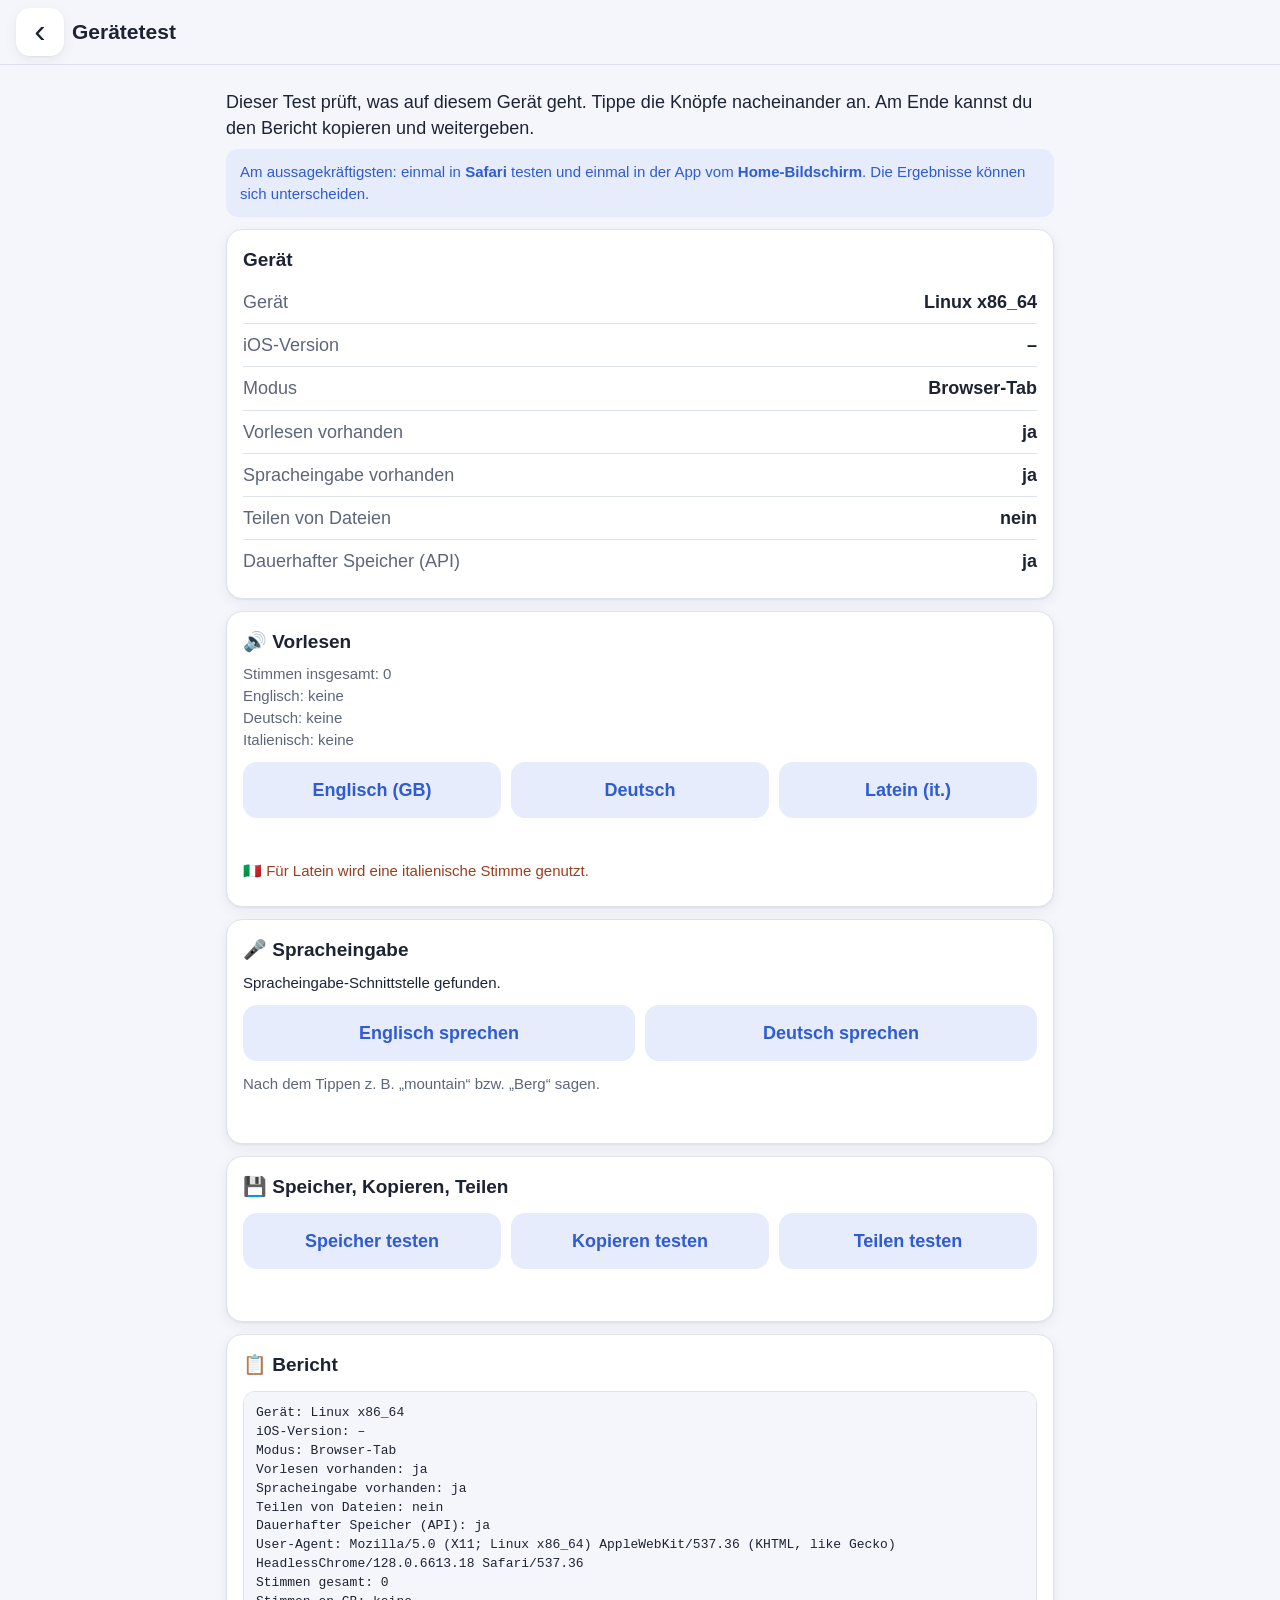
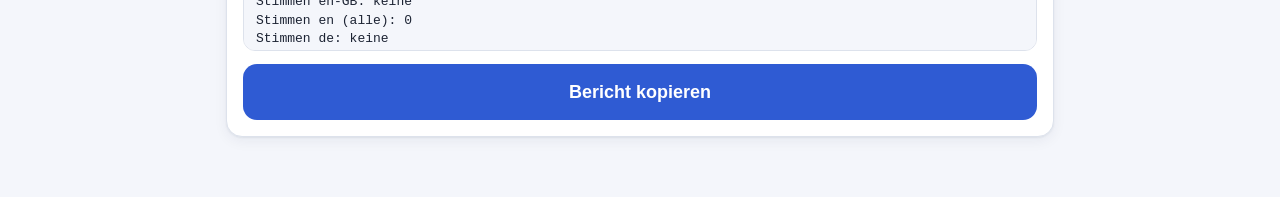
==== diagnose.html @ c997cc0a "Stufe 1: Import, Bibliothek, Profile, Backup, Gerätetest - PWA-Grundgerüst mit Service Worker und Ic" ====
<!doctype html>
<html lang="de">
<head>
  <meta charset="utf-8">
  <meta name="viewport" content="width=device-width, initial-scale=1, viewport-fit=cover">
  <title>Gerätetest</title>
  <meta name="theme-color" content="#2f5bd3">
  <link rel="apple-touch-icon" href="icons/apple-touch-icon.png">
  <link rel="stylesheet" href="css/app.css">
  <style>
    .row { display: flex; justify-content: space-between; gap: 10px; padding: 8px 0; border-bottom: 1px solid var(--line); }
    .row:last-child { border-bottom: 0; }
    .row .k { color: var(--muted); }
    .row .v { font-weight: 600; text-align: right; }
    .ergebnis { min-height: 24px; margin-top: 6px; }
  </style>
</head>
<body>
  <header class="topbar">
    <a class="topbar-back" href="./#/einstellungen" aria-label="Zurück" style="display:flex;align-items:center;justify-content:center;text-decoration:none;color:inherit">‹</a>
    <h1 class="topbar-title">Gerätetest</h1>
  </header>
  <main>
    <p>Dieser Test prüft, was auf diesem Gerät geht. Tippe die Knöpfe nacheinander an. Am Ende kannst du den Bericht kopieren und weitergeben.</p>
    <p class="msg info small">Am aussagekräftigsten: einmal in <strong>Safari</strong> testen und einmal in der App vom <strong>Home-Bildschirm</strong>. Die Ergebnisse können sich unterscheiden.</p>

    <div class="card"><h3 style="margin-top:0">Gerät</h3><div id="geraet"></div></div>

    <div class="card">
      <h3 style="margin-top:0">🔊 Vorlesen</h3>
      <div id="stimmen" class="small muted">Stimmen werden geladen …</div>
      <div class="btn-row">
        <button class="btn soft" data-tts="en-GB" data-text="Welcome to Snowdonia. The path to the top is steep.">Englisch (GB)</button>
        <button class="btn soft" data-tts="de-DE" data-text="Das ist ein Test der deutschen Stimme.">Deutsch</button>
        <button class="btn soft" data-tts="it-IT" data-text="Salvete, amici! Puella villam videt.">Latein (it.)</button>
      </div>
      <div class="ergebnis small" id="tts-erg"></div>
      <p class="hinweis-latein">🇮🇹 Für Latein wird eine italienische Stimme genutzt.</p>
    </div>

    <div class="card">
      <h3 style="margin-top:0">🎤 Spracheingabe</h3>
      <div id="stt-da" class="small"></div>
      <div class="btn-row">
        <button class="btn soft" data-stt="en-GB">Englisch sprechen</button>
        <button class="btn soft" data-stt="de-DE">Deutsch sprechen</button>
      </div>
      <p class="small muted">Nach dem Tippen z. B. „mountain“ bzw. „Berg“ sagen.</p>
      <div class="ergebnis small" id="stt-erg"></div>
    </div>

    <div class="card">
      <h3 style="margin-top:0">💾 Speicher, Kopieren, Teilen</h3>
      <div class="btn-row">
        <button class="btn soft" id="t-speicher">Speicher testen</button>
        <button class="btn soft" id="t-copy">Kopieren testen</button>
        <button class="btn soft" id="t-share">Teilen testen</button>
      </div>
      <div class="ergebnis small" id="misc-erg"></div>
    </div>

    <div class="card">
      <h3 style="margin-top:0">📋 Bericht</h3>
      <pre id="bericht" class="prompt-box" style="max-height:260px"></pre>
      <button class="btn block" id="t-bericht">Bericht kopieren</button>
    </div>
  </main>
  <div id="toast" role="status" aria-live="polite"></div>

  <script type="module">
    import { stimmen, sprich, hoere, sttKlasse, ttsVerfuegbar } from './js/speech.js';
    import { copyText, toast, isStandalone, isIOS, esc } from './js/util.js';

    const B = {};   // Bericht
    const setze = (k, v) => { B[k] = v; document.getElementById('bericht').textContent = Object.entries(B).map(([a, b]) => `${a}: ${b}`).join('\n'); };
    const row = (k, v) => `<div class="row"><span class="k">${esc(k)}</span><span class="v">${esc(v)}</span></div>`;

    const ua = navigator.userAgent;
    const iosVer = (/OS (\d+)_(\d+)/.exec(ua) || []).slice(1).join('.');
    const g = {
      'Gerät': isIOS() ? (/iPad/.test(ua) || navigator.maxTouchPoints > 1 && /Mac/.test(ua) ? 'iPad' : 'iPhone') : (navigator.platform || '?'),
      'iOS-Version': iosVer || (/Version\/([\d.]+)/.exec(ua)?.[1] ? 'Safari ' + /Version\/([\d.]+)/.exec(ua)[1] : '–'),
      'Modus': isStandalone() ? 'Home-Bildschirm-App' : 'Browser-Tab',
      'Vorlesen vorhanden': ttsVerfuegbar() ? 'ja' : 'nein',
      'Spracheingabe vorhanden': sttKlasse() ? 'ja' : 'nein',
      'Teilen von Dateien': navigator.canShare ? 'ja' : 'nein',
      'Dauerhafter Speicher (API)': navigator.storage?.persist ? 'ja' : 'nein'
    };
    document.getElementById('geraet').innerHTML = Object.entries(g).map(([k, v]) => row(k, v)).join('');
    Object.entries(g).forEach(([k, v]) => setze(k, v));
    setze('User-Agent', ua);
    document.getElementById('stt-da').textContent = sttKlasse() ? 'Spracheingabe-Schnittstelle gefunden.' : '❌ Diese Umgebung hat keine Spracheingabe-Schnittstelle. In der App wird dann getippt.';

    stimmen().then((v) => {
      const zaehl = (p) => v.filter((x) => x.lang.toLowerCase().startsWith(p));
      const liste = (p) => zaehl(p).map((x) => `${x.name} (${x.lang})`).join(', ') || 'keine';
      document.getElementById('stimmen').innerHTML =
        `Stimmen insgesamt: ${v.length}<br>Englisch: ${esc(liste('en-gb'))}<br>Deutsch: ${esc(liste('de'))}<br>Italienisch: ${esc(liste('it'))}`;
      setze('Stimmen gesamt', v.length);
      setze('Stimmen en-GB', liste('en-gb'));
      setze('Stimmen en (alle)', zaehl('en').length);
      setze('Stimmen de', liste('de'));
      setze('Stimmen it', liste('it'));
    });

    document.querySelectorAll('[data-tts]').forEach((b) => b.onclick = async () => {
      const erg = document.getElementById('tts-erg');
      erg.textContent = '… spricht';
      const t0 = performance.now();
      const r = await sprich(b.dataset.text, b.dataset.tts);
      const ms = Math.round(performance.now() - t0);
      const txt = r.ok ? `✓ ${b.dataset.tts}: Stimme „${r.stimme}“${r.timeout ? ' (Ende nicht gemeldet)' : ''}, ${ms} ms` : `❌ ${b.dataset.tts}: ${r.grund}`;
      erg.textContent = txt + ' – Hast du etwas gehört? Wenn nicht: Lautstärke/Stummschalter prüfen.';
      setze('TTS ' + b.dataset.tts, txt);
    });

    document.querySelectorAll('[data-stt]').forEach((b) => b.onclick = async () => {
      const erg = document.getElementById('stt-erg');
      erg.textContent = '🎤 Hört zu … jetzt sprechen';
      const r = await hoere(b.dataset.stt);
      const txt = r.ok ? `✓ ${b.dataset.stt}: „${r.text}“${r.alternativen.length > 1 ? ' (Alternativen: ' + r.alternativen.slice(1).join(', ') + ')' : ''}` : `❌ ${b.dataset.stt}: ${r.grund}`;
      erg.textContent = txt;
      setze('STT ' + b.dataset.stt, txt);
    });

    document.getElementById('t-speicher').onclick = async () => {
      const out = [];
      try {
        await new Promise((res, rej) => {
          const rq = indexedDB.open('vs-diagnose', 1);
          rq.onupgradeneeded = () => rq.result.createObjectStore('t');
          rq.onsuccess = () => { const tx = rq.result.transaction('t', 'readwrite'); tx.objectStore('t').put(Date.now(), 'x'); tx.oncomplete = res; tx.onerror = () => rej(tx.error); };
          rq.onerror = () => rej(rq.error);
        });
        out.push('IndexedDB ✓');
      } catch (e) { out.push('IndexedDB ❌ ' + e.message); }
      try {
        if (navigator.storage?.estimate) { const e = await navigator.storage.estimate(); out.push(`Belegt ${(e.usage / 1048576).toFixed(1)} MB von ca. ${(e.quota / 1048576).toFixed(0)} MB`); }
        if (navigator.storage?.persist) out.push('Dauerhaft: ' + ((await navigator.storage.persist()) ? 'ja ✓' : 'abgelehnt'));
      } catch (e) { out.push('Speicher-API ❌ ' + e.message); }
      document.getElementById('misc-erg').textContent = out.join(' · ');
      setze('Speicher', out.join(' · '));
    };
    document.getElementById('t-copy').onclick = async () => {
      const ok = await copyText('Vokabel-Studio Kopiertest');
      document.getElementById('misc-erg').textContent = ok ? 'Kopieren ✓' : 'Kopieren ❌';
      setze('Kopieren', ok ? 'ok' : 'fehlgeschlagen');
    };
    document.getElementById('t-share').onclick = async () => {
      const file = new File(['Testdatei'], 'test.txt', { type: 'text/plain' });
      let r;
      if (!navigator.canShare || !navigator.canShare({ files: [file] })) r = 'Dateien teilen nicht möglich';
      else { try { await navigator.share({ files: [file] }); r = 'Teilen ✓'; } catch (e) { r = e.name === 'AbortError' ? 'Teilen-Menü erschien ✓ (abgebrochen)' : 'Teilen ❌ ' + e.message; } }
      document.getElementById('misc-erg').textContent = r;
      setze('Teilen', r);
    };
    document.getElementById('t-bericht').onclick = async () => {
      toast((await copyText(document.getElementById('bericht').textContent)) ? 'Bericht kopiert.' : 'Kopieren fehlgeschlagen – bitte markieren.');
    };
  </script>
</body>
</html>
---- css/app.css ----
:root {
  --bg: #f4f6fb;
  --card: #ffffff;
  --text: #1c2333;
  --muted: #5d6679;
  --line: #dde2ec;
  --primary: #2f5bd3;
  --primary-ink: #ffffff;
  --primary-soft: #e6ecfb;
  --ok: #1f8a4c;
  --ok-soft: #e3f4ea;
  --warn: #a86400;
  --warn-soft: #fdf1dc;
  --err: #c2312b;
  --err-soft: #fbe5e4;
  --en: #2f5bd3;
  --la: #9b3d1f;
  --radius: 16px;
  --tap: 56px;
  --shadow: 0 1px 2px rgba(20, 30, 60, .06), 0 4px 14px rgba(20, 30, 60, .06);
  color-scheme: light;
}
@media (prefers-color-scheme: dark) {
  :root {
    --bg: #12151d; --card: #1c212c; --text: #eef1f7; --muted: #a2abbd; --line: #2e3544;
    --primary: #6d8ff0; --primary-ink: #0d1220; --primary-soft: #232d48;
    --ok: #4cc283; --ok-soft: #173326; --warn: #f0b04a; --warn-soft: #3a2c12;
    --err: #f07a73; --err-soft: #3d1c1b; --en: #8ba6f5; --la: #e59a7c;
    --shadow: none;
    color-scheme: dark;
  }
}

* { box-sizing: border-box; }
html { -webkit-text-size-adjust: 100%; }
body {
  margin: 0; background: var(--bg); color: var(--text);
  font: 18px/1.45 -apple-system, BlinkMacSystemFont, "SF Pro Text", "Segoe UI", Roboto, sans-serif;
  padding-bottom: env(safe-area-inset-bottom);
}
button, input, select, textarea { font: inherit; color: inherit; }

.topbar {
  position: sticky; top: 0; z-index: 10;
  display: flex; align-items: center; gap: 8px;
  padding: calc(8px + env(safe-area-inset-top)) max(16px, env(safe-area-inset-right)) 8px max(16px, env(safe-area-inset-left));
  background: var(--bg); border-bottom: 1px solid var(--line);
}
.topbar-title { flex: 1; margin: 0; font-size: 21px; font-weight: 700; white-space: nowrap; overflow: hidden; text-overflow: ellipsis; }
.topbar-back, .topbar-profile {
  min-width: 48px; height: 48px; border: 0; border-radius: 14px; background: var(--card);
  box-shadow: var(--shadow); font-size: 26px; cursor: pointer;
}
.topbar-back { font-size: 34px; line-height: 1; padding-bottom: 4px; }

main { max-width: 860px; margin: 0 auto; padding: 16px max(16px, env(safe-area-inset-left)) 48px; outline: none; }

h2 { font-size: 22px; margin: 24px 0 10px; }
h3 { font-size: 19px; margin: 18px 0 8px; }
p { margin: 8px 0; }
.muted { color: var(--muted); }
.small { font-size: 15px; }

.card {
  background: var(--card); border-radius: var(--radius); box-shadow: var(--shadow);
  padding: 16px; margin: 12px 0; border: 1px solid var(--line);
}
.grid { display: grid; gap: 12px; grid-template-columns: repeat(auto-fill, minmax(150px, 1fr)); }

.btn {
  display: inline-flex; align-items: center; justify-content: center; gap: 10px;
  min-height: var(--tap); padding: 10px 20px; border-radius: 14px;
  border: 2px solid transparent; background: var(--primary); color: var(--primary-ink);
  font-weight: 650; font-size: 18px; cursor: pointer; text-decoration: none; text-align: center;
  -webkit-tap-highlight-color: transparent; touch-action: manipulation;
}
.btn:active { transform: scale(.98); }
.btn[disabled] { opacity: .45; pointer-events: none; }
.btn.secondary { background: var(--card); color: var(--text); border-color: var(--line); }
.btn.soft { background: var(--primary-soft); color: var(--primary); }
.btn.danger { background: var(--err-soft); color: var(--err); }
.btn.block { display: flex; width: 100%; }
.btn-row { display: flex; flex-wrap: wrap; gap: 10px; margin: 12px 0; }
.btn-row .btn { flex: 1 1 180px; }

.tile {
  display: flex; flex-direction: column; justify-content: center; gap: 4px;
  min-height: 110px; padding: 16px; border-radius: var(--radius); border: 1px solid var(--line);
  background: var(--card); box-shadow: var(--shadow); color: var(--text); text-decoration: none; cursor: pointer;
  text-align: left; width: 100%;
}
.tile .tile-icon { font-size: 34px; line-height: 1; }
.tile .tile-title { font-weight: 700; font-size: 19px; }
.tile .tile-sub { color: var(--muted); font-size: 15px; }
.tile.soon { opacity: .55; }

.list { list-style: none; margin: 0; padding: 0; }
.list-item {
  display: flex; align-items: center; gap: 12px; min-height: var(--tap);
  padding: 12px 14px; border-bottom: 1px solid var(--line); text-decoration: none; color: var(--text);
}
.list-item:last-child { border-bottom: 0; }
.list-item .grow { flex: 1; min-width: 0; }
.list-item .chev { color: var(--muted); font-size: 24px; }
a.list-item:active { background: var(--primary-soft); }

.vok-wort { font-weight: 650; }
.vok-ipa { color: var(--muted); font-size: 15px; }
.vok-de { color: var(--muted); font-size: 16px; }

.badge {
  display: inline-block; padding: 2px 10px; border-radius: 999px; font-size: 14px; font-weight: 600;
  background: var(--primary-soft); color: var(--primary); white-space: nowrap;
}
.badge.en { background: var(--primary-soft); color: var(--en); }
.badge.la { background: color-mix(in srgb, var(--la) 15%, transparent); color: var(--la); }
.badge.warn { background: var(--warn-soft); color: var(--warn); }
.badge.err { background: var(--err-soft); color: var(--err); }
.badge.ok { background: var(--ok-soft); color: var(--ok); }

label { display: block; font-weight: 600; margin: 14px 0 6px; }
input[type=text], input[type=number], input[type=date], select, textarea {
  width: 100%; min-height: var(--tap); padding: 12px 14px; border-radius: 12px;
  border: 2px solid var(--line); background: var(--card); font-size: 18px;
}
textarea { min-height: 180px; font-family: ui-monospace, Menlo, Consolas, monospace; font-size: 15px; line-height: 1.4; }
input:focus, select:focus, textarea:focus { border-color: var(--primary); outline: none; }
.field-row { display: grid; gap: 10px; grid-template-columns: 1fr 1fr; }
@media (max-width: 520px) { .field-row { grid-template-columns: 1fr; } }

.steps { display: flex; gap: 6px; margin: 4px 0 16px; }
.steps span { flex: 1; height: 6px; border-radius: 3px; background: var(--line); }
.steps span.on { background: var(--primary); }

.prompt-box {
  white-space: pre-wrap; font-family: ui-monospace, Menlo, Consolas, monospace; font-size: 13px;
  max-height: 220px; overflow: auto; background: var(--bg); border-radius: 12px; padding: 12px; border: 1px solid var(--line);
}

.msg { border-radius: 12px; padding: 12px 14px; margin: 8px 0; }
.msg.err { background: var(--err-soft); color: var(--err); }
.msg.warn { background: var(--warn-soft); color: var(--warn); }
.msg.ok { background: var(--ok-soft); color: var(--ok); }
.msg.info { background: var(--primary-soft); color: var(--primary); }
.msg ul { margin: 6px 0 0; padding-left: 20px; }
.msg li { margin: 4px 0; }

.check-card { border-left: 6px solid var(--line); }
.check-card.unsicher { border-left-color: var(--warn); }
.check-card.fehlt { border-left-color: var(--err); }
.check-card.doppelt { border-left-color: var(--muted); opacity: .8; }
.check-head { display: flex; align-items: center; gap: 10px; flex-wrap: wrap; }
.check-head .grow { flex: 1; }
.switch { display: inline-flex; align-items: center; gap: 8px; font-weight: 600; margin: 0; cursor: pointer; }
.switch input { width: 26px; height: 26px; }

/* Lernkarte */
.flash { text-align: center; padding: 28px 16px; }
.flash .wort { font-size: 34px; font-weight: 750; margin: 6px 0; word-break: break-word; }
.flash .ipa { color: var(--muted); font-size: 19px; }
.flash .de { font-size: 24px; margin-top: 10px; }
.info-block { margin: 14px 0; }
.info-block h4 { margin: 0 0 6px; font-size: 15px; text-transform: uppercase; letter-spacing: .04em; color: var(--muted); }
.info-block ul { margin: 0; padding-left: 20px; }
.beispiel { margin: 8px 0; }
.beispiel .fr { font-weight: 600; }
.speak {
  min-width: 56px; height: 56px; border-radius: 50%; border: 0; font-size: 26px;
  background: var(--primary-soft); color: var(--primary); cursor: pointer;
}
.speak.small { min-width: 44px; height: 44px; font-size: 20px; }
.hinweis-latein { font-size: 15px; color: var(--la); margin-top: 6px; }

.profile-grid { display: grid; gap: 14px; grid-template-columns: repeat(auto-fill, minmax(150px, 1fr)); }
.profile-tile { min-height: 150px; align-items: center; text-align: center; }
.profile-tile .tile-icon { font-size: 54px; }
.emoji-pick { display: flex; flex-wrap: wrap; gap: 8px; }
.emoji-pick button {
  width: 56px; height: 56px; font-size: 30px; border-radius: 14px; border: 2px solid var(--line);
  background: var(--card); cursor: pointer;
}
.emoji-pick button.on { border-color: var(--primary); background: var(--primary-soft); }

#toast {
  position: fixed; left: 50%; bottom: calc(24px + env(safe-area-inset-bottom)); transform: translateX(-50%) translateY(140%);
  background: var(--text); color: var(--bg); padding: 14px 20px; border-radius: 14px; font-weight: 600;
  transition: transform .25s, opacity .25s; max-width: calc(100% - 32px); z-index: 50; pointer-events: none;
  opacity: 0;
}
#toast.show { transform: translateX(-50%) translateY(0); opacity: 1; }

details > summary { cursor: pointer; font-weight: 600; min-height: 44px; display: flex; align-items: center; }
.empty { text-align: center; padding: 30px 10px; color: var(--muted); }
.empty .big { font-size: 48px; }
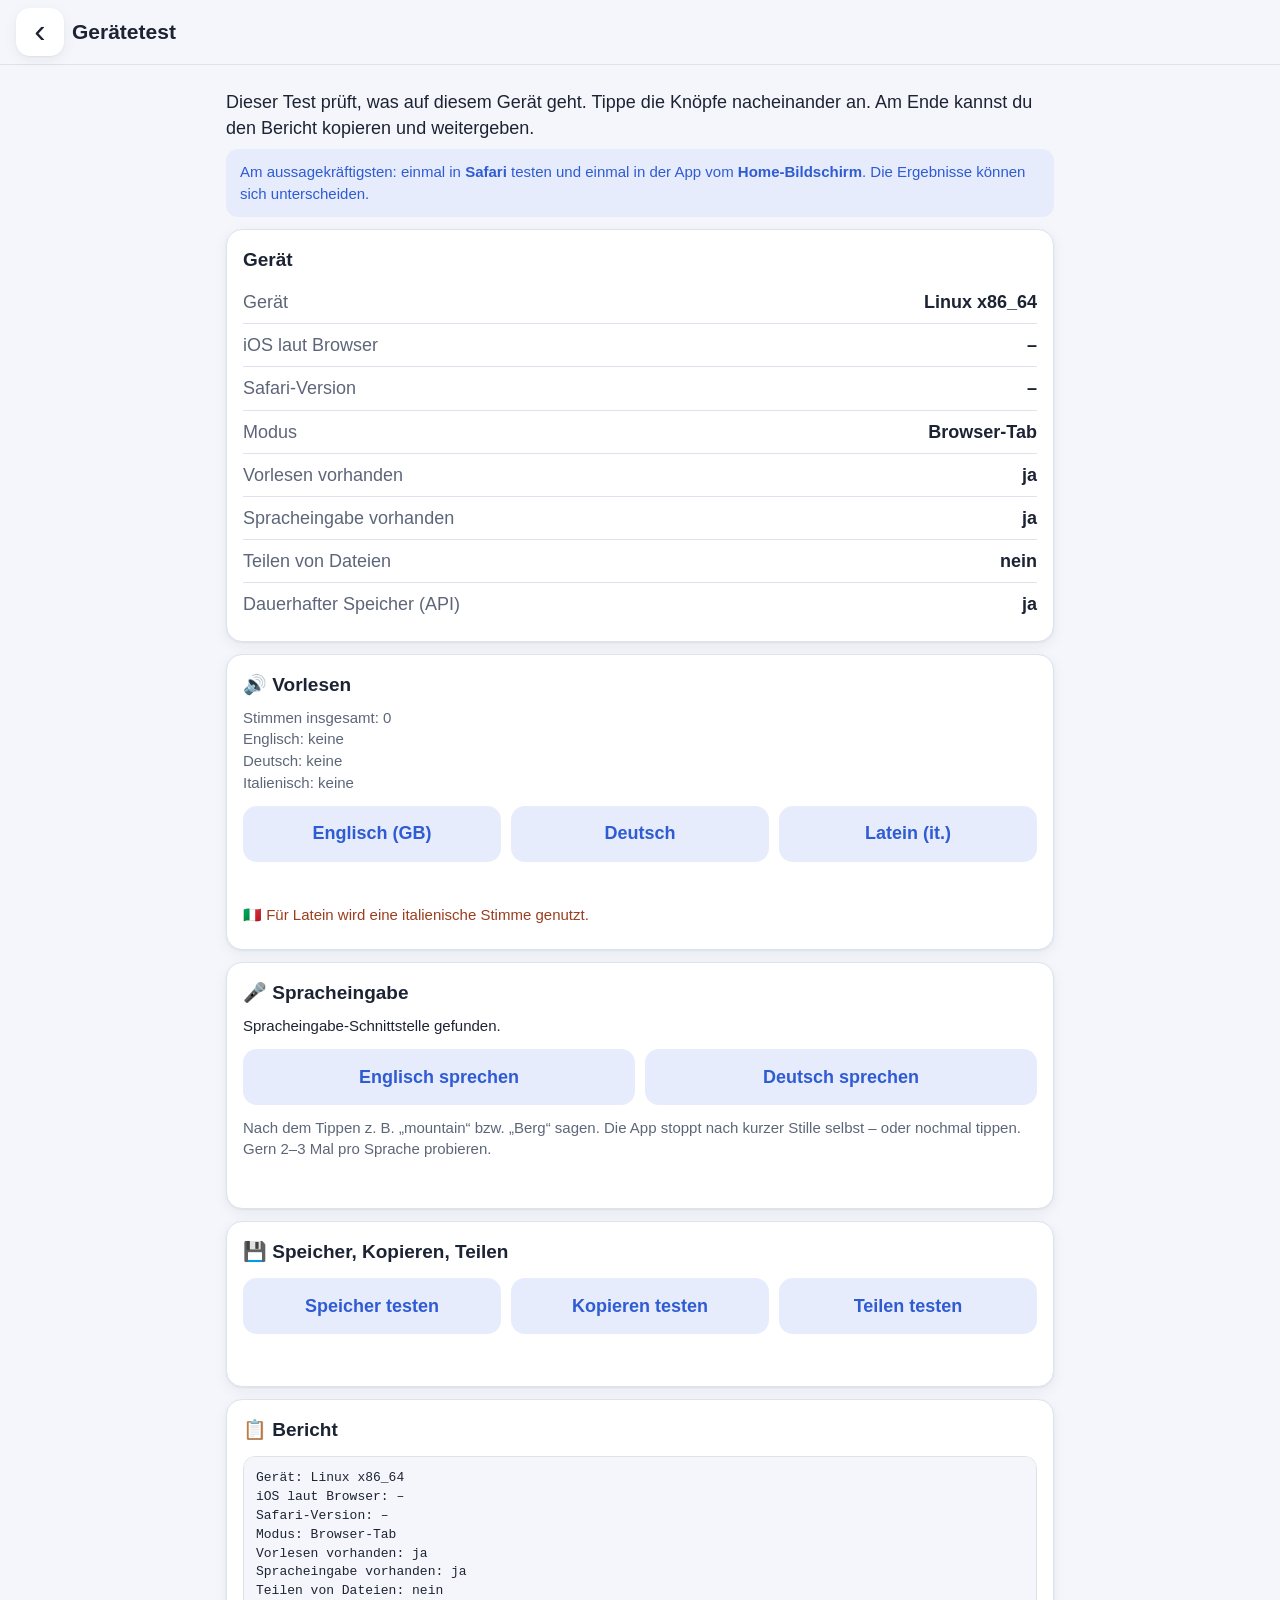
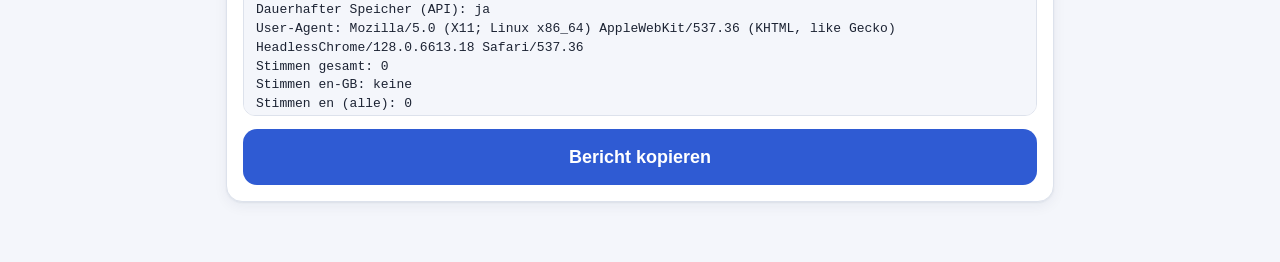
==== commit add226e5: "Spracheingabe auf iOS robuster machen - Zeitlimit startet erst nach Mikrofon-Erlaubnis (onstart) - Z" ====
--- a/diagnose.html
+++ b/diagnose.html
@@ -45,7 +45,7 @@
         <button class="btn soft" data-stt="en-GB">Englisch sprechen</button>
         <button class="btn soft" data-stt="de-DE">Deutsch sprechen</button>
       </div>
-      <p class="small muted">Nach dem Tippen z. B. „mountain“ bzw. „Berg“ sagen.</p>
+      <p class="small muted">Nach dem Tippen z. B. „mountain“ bzw. „Berg“ sagen. Die App stoppt nach kurzer Stille selbst – oder nochmal tippen. Gern 2–3 Mal pro Sprache probieren.</p>
       <div class="ergebnis small" id="stt-erg"></div>
     </div>
 
@@ -77,9 +77,13 @@
 
     const ua = navigator.userAgent;
     const iosVer = (/OS (\d+)_(\d+)/.exec(ua) || []).slice(1).join('.');
+    const safariVer = /Version\/([\d.]+)/.exec(ua)?.[1];
+    const kurzeSeite = Math.min(screen.width, screen.height);
     const g = {
-      'Gerät': isIOS() ? (/iPad/.test(ua) || navigator.maxTouchPoints > 1 && /Mac/.test(ua) ? 'iPad' : 'iPhone') : (navigator.platform || '?'),
-      'iOS-Version': iosVer || (/Version\/([\d.]+)/.exec(ua)?.[1] ? 'Safari ' + /Version\/([\d.]+)/.exec(ua)[1] : '–'),
+      // UA ist unzuverlässig (iPad kann als iPhone oder Mac auftreten) → Bildschirmgröße entscheidet
+      'Gerät': isIOS() ? `${kurzeSeite >= 700 ? 'iPad' : 'iPhone'} (${screen.width}×${screen.height})` : (navigator.platform || '?'),
+      'iOS laut Browser': iosVer ? iosVer + ' (ab iOS 26 meldet Safari hier fest 18.x)' : '–',
+      'Safari-Version': safariVer || '–',
       'Modus': isStandalone() ? 'Home-Bildschirm-App' : 'Browser-Tab',
       'Vorlesen vorhanden': ttsVerfuegbar() ? 'ja' : 'nein',
       'Spracheingabe vorhanden': sttKlasse() ? 'ja' : 'nein',
@@ -93,7 +97,7 @@
 
     stimmen().then((v) => {
       const zaehl = (p) => v.filter((x) => x.lang.toLowerCase().startsWith(p));
-      const liste = (p) => zaehl(p).map((x) => `${x.name} (${x.lang})`).join(', ') || 'keine';
+      const liste = (p) => [...new Set(zaehl(p).map((x) => `${x.name} (${x.lang})`))].join(', ') || 'keine';
       document.getElementById('stimmen').innerHTML =
         `Stimmen insgesamt: ${v.length}<br>Englisch: ${esc(liste('en-gb'))}<br>Deutsch: ${esc(liste('de'))}<br>Italienisch: ${esc(liste('it'))}`;
       setze('Stimmen gesamt', v.length);
@@ -114,13 +118,25 @@
       setze('TTS ' + b.dataset.tts, txt);
     });
 
-    document.querySelectorAll('[data-stt]').forEach((b) => b.onclick = async () => {
-      const erg = document.getElementById('stt-erg');
-      erg.textContent = '🎤 Hört zu … jetzt sprechen';
-      const r = await hoere(b.dataset.stt);
-      const txt = r.ok ? `✓ ${b.dataset.stt}: „${r.text}“${r.alternativen.length > 1 ? ' (Alternativen: ' + r.alternativen.slice(1).join(', ') + ')' : ''}` : `❌ ${b.dataset.stt}: ${r.grund}`;
-      erg.textContent = txt;
-      setze('STT ' + b.dataset.stt, txt);
+    let laufend = null;
+    document.querySelectorAll('[data-stt]').forEach((b) => {
+      const label = b.textContent;
+      b.onclick = async () => {
+        if (laufend) { laufend.stop(); return; }   // zweites Tippen = Stopp
+        const erg = document.getElementById('stt-erg');
+        erg.textContent = '🎤 Hört zu … jetzt sprechen (zum Beenden nochmal tippen)';
+        b.textContent = '⏹ Stopp';
+        const t0 = performance.now();
+        laufend = hoere(b.dataset.stt, { onZwischen: (t) => { erg.textContent = '🎤 … ' + t; } });
+        const r = await laufend;
+        laufend = null;
+        b.textContent = label;
+        const s = ((performance.now() - t0) / 1000).toFixed(1);
+        const txt = r.ok ? `✓ ${b.dataset.stt}: „${r.text}“ (${s} s)${r.alternativen.length > 1 ? ' – Alternativen: ' + r.alternativen.slice(1).join(', ') : ''}` : `❌ ${b.dataset.stt}: ${r.grund} (${s} s)`;
+        erg.textContent = txt;
+        const k = 'STT ' + b.dataset.stt;
+        setze(k, B[k] ? B[k] + ' | ' + txt : txt);   // mehrere Versuche sammeln
+      };
     });
 
     document.getElementById('t-speicher').onclick = async () => {
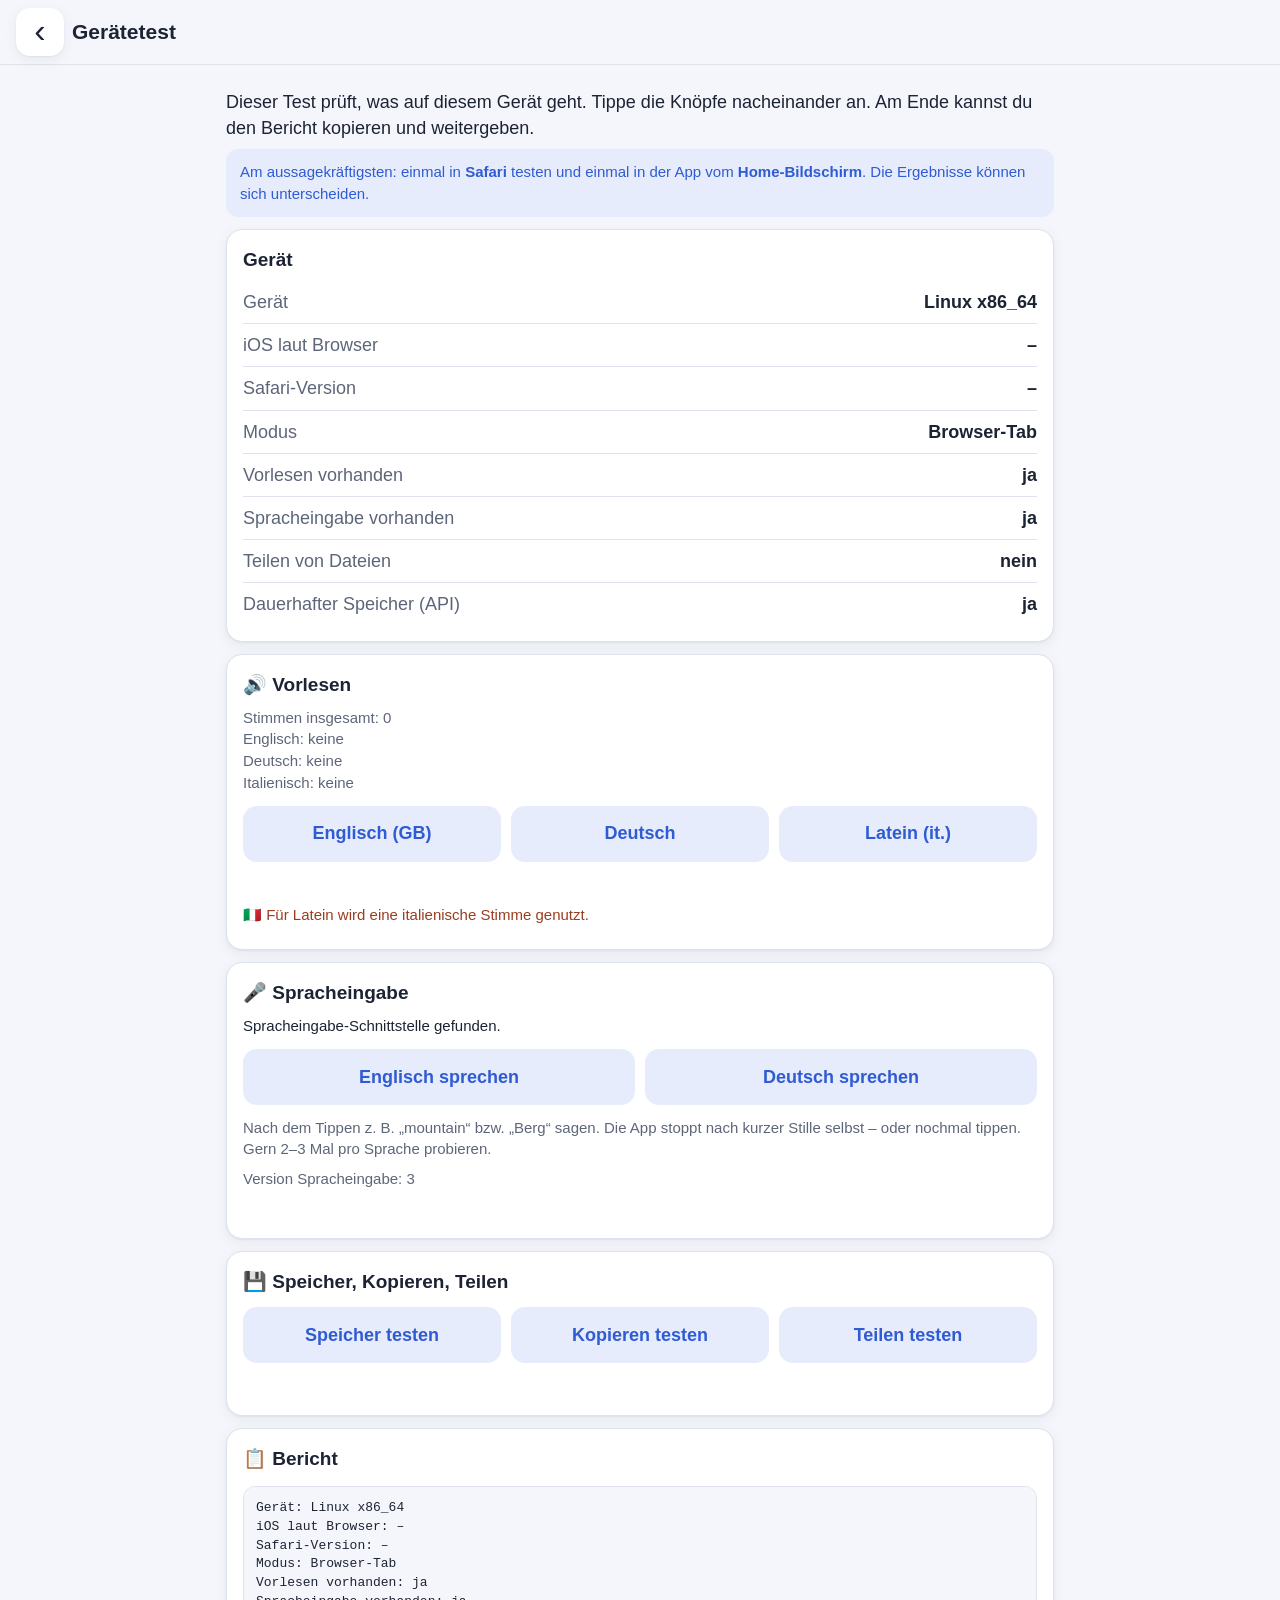
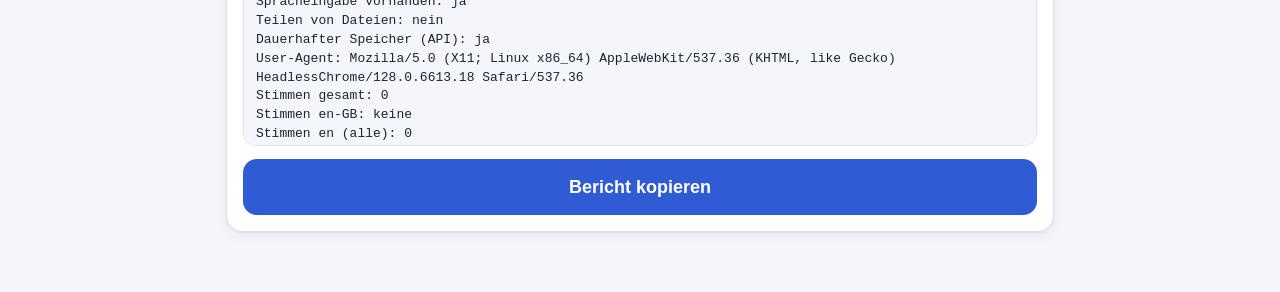
==== commit a1cd4530: "Spracheingabe: Doppelungen und belegtes Mikrofon auf iOS - Zwischenergebnisse zusammenführen statt a" ====
--- a/diagnose.html
+++ b/diagnose.html
@@ -1,178 +1,180 @@
-<!doctype html>
-<html lang="de">
-<head>
-  <meta charset="utf-8">
-  <meta name="viewport" content="width=device-width, initial-scale=1, viewport-fit=cover">
-  <title>Gerätetest</title>
-  <meta name="theme-color" content="#2f5bd3">
-  <link rel="apple-touch-icon" href="icons/apple-touch-icon.png">
-  <link rel="stylesheet" href="css/app.css">
-  <style>
-    .row { display: flex; justify-content: space-between; gap: 10px; padding: 8px 0; border-bottom: 1px solid var(--line); }
-    .row:last-child { border-bottom: 0; }
-    .row .k { color: var(--muted); }
-    .row .v { font-weight: 600; text-align: right; }
-    .ergebnis { min-height: 24px; margin-top: 6px; }
-  </style>
-</head>
-<body>
-  <header class="topbar">
-    <a class="topbar-back" href="./#/einstellungen" aria-label="Zurück" style="display:flex;align-items:center;justify-content:center;text-decoration:none;color:inherit">‹</a>
-    <h1 class="topbar-title">Gerätetest</h1>
-  </header>
-  <main>
-    <p>Dieser Test prüft, was auf diesem Gerät geht. Tippe die Knöpfe nacheinander an. Am Ende kannst du den Bericht kopieren und weitergeben.</p>
-    <p class="msg info small">Am aussagekräftigsten: einmal in <strong>Safari</strong> testen und einmal in der App vom <strong>Home-Bildschirm</strong>. Die Ergebnisse können sich unterscheiden.</p>
-
-    <div class="card"><h3 style="margin-top:0">Gerät</h3><div id="geraet"></div></div>
-
-    <div class="card">
-      <h3 style="margin-top:0">🔊 Vorlesen</h3>
-      <div id="stimmen" class="small muted">Stimmen werden geladen …</div>
-      <div class="btn-row">
-        <button class="btn soft" data-tts="en-GB" data-text="Welcome to Snowdonia. The path to the top is steep.">Englisch (GB)</button>
-        <button class="btn soft" data-tts="de-DE" data-text="Das ist ein Test der deutschen Stimme.">Deutsch</button>
-        <button class="btn soft" data-tts="it-IT" data-text="Salvete, amici! Puella villam videt.">Latein (it.)</button>
-      </div>
-      <div class="ergebnis small" id="tts-erg"></div>
-      <p class="hinweis-latein">🇮🇹 Für Latein wird eine italienische Stimme genutzt.</p>
-    </div>
-
-    <div class="card">
-      <h3 style="margin-top:0">🎤 Spracheingabe</h3>
-      <div id="stt-da" class="small"></div>
-      <div class="btn-row">
-        <button class="btn soft" data-stt="en-GB">Englisch sprechen</button>
-        <button class="btn soft" data-stt="de-DE">Deutsch sprechen</button>
-      </div>
-      <p class="small muted">Nach dem Tippen z. B. „mountain“ bzw. „Berg“ sagen. Die App stoppt nach kurzer Stille selbst – oder nochmal tippen. Gern 2–3 Mal pro Sprache probieren.</p>
-      <div class="ergebnis small" id="stt-erg"></div>
-    </div>
-
-    <div class="card">
-      <h3 style="margin-top:0">💾 Speicher, Kopieren, Teilen</h3>
-      <div class="btn-row">
-        <button class="btn soft" id="t-speicher">Speicher testen</button>
-        <button class="btn soft" id="t-copy">Kopieren testen</button>
-        <button class="btn soft" id="t-share">Teilen testen</button>
-      </div>
-      <div class="ergebnis small" id="misc-erg"></div>
-    </div>
-
-    <div class="card">
-      <h3 style="margin-top:0">📋 Bericht</h3>
-      <pre id="bericht" class="prompt-box" style="max-height:260px"></pre>
-      <button class="btn block" id="t-bericht">Bericht kopieren</button>
-    </div>
-  </main>
-  <div id="toast" role="status" aria-live="polite"></div>
-
-  <script type="module">
-    import { stimmen, sprich, hoere, sttKlasse, ttsVerfuegbar } from './js/speech.js';
-    import { copyText, toast, isStandalone, isIOS, esc } from './js/util.js';
-
-    const B = {};   // Bericht
-    const setze = (k, v) => { B[k] = v; document.getElementById('bericht').textContent = Object.entries(B).map(([a, b]) => `${a}: ${b}`).join('\n'); };
-    const row = (k, v) => `<div class="row"><span class="k">${esc(k)}</span><span class="v">${esc(v)}</span></div>`;
-
-    const ua = navigator.userAgent;
-    const iosVer = (/OS (\d+)_(\d+)/.exec(ua) || []).slice(1).join('.');
-    const safariVer = /Version\/([\d.]+)/.exec(ua)?.[1];
-    const kurzeSeite = Math.min(screen.width, screen.height);
-    const g = {
-      // UA ist unzuverlässig (iPad kann als iPhone oder Mac auftreten) → Bildschirmgröße entscheidet
-      'Gerät': isIOS() ? `${kurzeSeite >= 700 ? 'iPad' : 'iPhone'} (${screen.width}×${screen.height})` : (navigator.platform || '?'),
-      'iOS laut Browser': iosVer ? iosVer + ' (ab iOS 26 meldet Safari hier fest 18.x)' : '–',
-      'Safari-Version': safariVer || '–',
-      'Modus': isStandalone() ? 'Home-Bildschirm-App' : 'Browser-Tab',
-      'Vorlesen vorhanden': ttsVerfuegbar() ? 'ja' : 'nein',
-      'Spracheingabe vorhanden': sttKlasse() ? 'ja' : 'nein',
-      'Teilen von Dateien': navigator.canShare ? 'ja' : 'nein',
-      'Dauerhafter Speicher (API)': navigator.storage?.persist ? 'ja' : 'nein'
-    };
-    document.getElementById('geraet').innerHTML = Object.entries(g).map(([k, v]) => row(k, v)).join('');
-    Object.entries(g).forEach(([k, v]) => setze(k, v));
-    setze('User-Agent', ua);
-    document.getElementById('stt-da').textContent = sttKlasse() ? 'Spracheingabe-Schnittstelle gefunden.' : '❌ Diese Umgebung hat keine Spracheingabe-Schnittstelle. In der App wird dann getippt.';
-
-    stimmen().then((v) => {
-      const zaehl = (p) => v.filter((x) => x.lang.toLowerCase().startsWith(p));
-      const liste = (p) => [...new Set(zaehl(p).map((x) => `${x.name} (${x.lang})`))].join(', ') || 'keine';
-      document.getElementById('stimmen').innerHTML =
-        `Stimmen insgesamt: ${v.length}<br>Englisch: ${esc(liste('en-gb'))}<br>Deutsch: ${esc(liste('de'))}<br>Italienisch: ${esc(liste('it'))}`;
-      setze('Stimmen gesamt', v.length);
-      setze('Stimmen en-GB', liste('en-gb'));
-      setze('Stimmen en (alle)', zaehl('en').length);
-      setze('Stimmen de', liste('de'));
-      setze('Stimmen it', liste('it'));
-    });
-
-    document.querySelectorAll('[data-tts]').forEach((b) => b.onclick = async () => {
-      const erg = document.getElementById('tts-erg');
-      erg.textContent = '… spricht';
-      const t0 = performance.now();
-      const r = await sprich(b.dataset.text, b.dataset.tts);
-      const ms = Math.round(performance.now() - t0);
-      const txt = r.ok ? `✓ ${b.dataset.tts}: Stimme „${r.stimme}“${r.timeout ? ' (Ende nicht gemeldet)' : ''}, ${ms} ms` : `❌ ${b.dataset.tts}: ${r.grund}`;
-      erg.textContent = txt + ' – Hast du etwas gehört? Wenn nicht: Lautstärke/Stummschalter prüfen.';
-      setze('TTS ' + b.dataset.tts, txt);
-    });
-
-    let laufend = null;
-    document.querySelectorAll('[data-stt]').forEach((b) => {
-      const label = b.textContent;
-      b.onclick = async () => {
-        if (laufend) { laufend.stop(); return; }   // zweites Tippen = Stopp
-        const erg = document.getElementById('stt-erg');
-        erg.textContent = '🎤 Hört zu … jetzt sprechen (zum Beenden nochmal tippen)';
-        b.textContent = '⏹ Stopp';
-        const t0 = performance.now();
-        laufend = hoere(b.dataset.stt, { onZwischen: (t) => { erg.textContent = '🎤 … ' + t; } });
-        const r = await laufend;
-        laufend = null;
-        b.textContent = label;
-        const s = ((performance.now() - t0) / 1000).toFixed(1);
-        const txt = r.ok ? `✓ ${b.dataset.stt}: „${r.text}“ (${s} s)${r.alternativen.length > 1 ? ' – Alternativen: ' + r.alternativen.slice(1).join(', ') : ''}` : `❌ ${b.dataset.stt}: ${r.grund} (${s} s)`;
-        erg.textContent = txt;
-        const k = 'STT ' + b.dataset.stt;
-        setze(k, B[k] ? B[k] + ' | ' + txt : txt);   // mehrere Versuche sammeln
-      };
-    });
-
-    document.getElementById('t-speicher').onclick = async () => {
-      const out = [];
-      try {
-        await new Promise((res, rej) => {
-          const rq = indexedDB.open('vs-diagnose', 1);
-          rq.onupgradeneeded = () => rq.result.createObjectStore('t');
-          rq.onsuccess = () => { const tx = rq.result.transaction('t', 'readwrite'); tx.objectStore('t').put(Date.now(), 'x'); tx.oncomplete = res; tx.onerror = () => rej(tx.error); };
-          rq.onerror = () => rej(rq.error);
-        });
-        out.push('IndexedDB ✓');
-      } catch (e) { out.push('IndexedDB ❌ ' + e.message); }
-      try {
-        if (navigator.storage?.estimate) { const e = await navigator.storage.estimate(); out.push(`Belegt ${(e.usage / 1048576).toFixed(1)} MB von ca. ${(e.quota / 1048576).toFixed(0)} MB`); }
-        if (navigator.storage?.persist) out.push('Dauerhaft: ' + ((await navigator.storage.persist()) ? 'ja ✓' : 'abgelehnt'));
-      } catch (e) { out.push('Speicher-API ❌ ' + e.message); }
-      document.getElementById('misc-erg').textContent = out.join(' · ');
-      setze('Speicher', out.join(' · '));
-    };
-    document.getElementById('t-copy').onclick = async () => {
-      const ok = await copyText('Vokabel-Studio Kopiertest');
-      document.getElementById('misc-erg').textContent = ok ? 'Kopieren ✓' : 'Kopieren ❌';
-      setze('Kopieren', ok ? 'ok' : 'fehlgeschlagen');
-    };
-    document.getElementById('t-share').onclick = async () => {
-      const file = new File(['Testdatei'], 'test.txt', { type: 'text/plain' });
-      let r;
-      if (!navigator.canShare || !navigator.canShare({ files: [file] })) r = 'Dateien teilen nicht möglich';
-      else { try { await navigator.share({ files: [file] }); r = 'Teilen ✓'; } catch (e) { r = e.name === 'AbortError' ? 'Teilen-Menü erschien ✓ (abgebrochen)' : 'Teilen ❌ ' + e.message; } }
-      document.getElementById('misc-erg').textContent = r;
-      setze('Teilen', r);
-    };
-    document.getElementById('t-bericht').onclick = async () => {
-      toast((await copyText(document.getElementById('bericht').textContent)) ? 'Bericht kopiert.' : 'Kopieren fehlgeschlagen – bitte markieren.');
-    };
-  </script>
-</body>
-</html>
+<!doctype html>
+<html lang="de">
+<head>
+  <meta charset="utf-8">
+  <meta name="viewport" content="width=device-width, initial-scale=1, viewport-fit=cover">
+  <title>Gerätetest</title>
+  <meta name="theme-color" content="#2f5bd3">
+  <link rel="apple-touch-icon" href="icons/apple-touch-icon.png">
+  <link rel="stylesheet" href="css/app.css">
+  <style>
+    .row { display: flex; justify-content: space-between; gap: 10px; padding: 8px 0; border-bottom: 1px solid var(--line); }
+    .row:last-child { border-bottom: 0; }
+    .row .k { color: var(--muted); }
+    .row .v { font-weight: 600; text-align: right; }
+    .ergebnis { min-height: 24px; margin-top: 6px; }
+  </style>
+</head>
+<body>
+  <header class="topbar">
+    <a class="topbar-back" href="./#/einstellungen" aria-label="Zurück" style="display:flex;align-items:center;justify-content:center;text-decoration:none;color:inherit">‹</a>
+    <h1 class="topbar-title">Gerätetest</h1>
+  </header>
+  <main>
+    <p>Dieser Test prüft, was auf diesem Gerät geht. Tippe die Knöpfe nacheinander an. Am Ende kannst du den Bericht kopieren und weitergeben.</p>
+    <p class="msg info small">Am aussagekräftigsten: einmal in <strong>Safari</strong> testen und einmal in der App vom <strong>Home-Bildschirm</strong>. Die Ergebnisse können sich unterscheiden.</p>
+
+    <div class="card"><h3 style="margin-top:0">Gerät</h3><div id="geraet"></div></div>
+
+    <div class="card">
+      <h3 style="margin-top:0">🔊 Vorlesen</h3>
+      <div id="stimmen" class="small muted">Stimmen werden geladen …</div>
+      <div class="btn-row">
+        <button class="btn soft" data-tts="en-GB" data-text="Welcome to Snowdonia. The path to the top is steep.">Englisch (GB)</button>
+        <button class="btn soft" data-tts="de-DE" data-text="Das ist ein Test der deutschen Stimme.">Deutsch</button>
+        <button class="btn soft" data-tts="it-IT" data-text="Salvete, amici! Puella villam videt.">Latein (it.)</button>
+      </div>
+      <div class="ergebnis small" id="tts-erg"></div>
+      <p class="hinweis-latein">🇮🇹 Für Latein wird eine italienische Stimme genutzt.</p>
+    </div>
+
+    <div class="card">
+      <h3 style="margin-top:0">🎤 Spracheingabe</h3>
+      <div id="stt-da" class="small"></div>
+      <div class="btn-row">
+        <button class="btn soft" data-stt="en-GB">Englisch sprechen</button>
+        <button class="btn soft" data-stt="de-DE">Deutsch sprechen</button>
+      </div>
+      <p class="small muted">Nach dem Tippen z. B. „mountain“ bzw. „Berg“ sagen. Die App stoppt nach kurzer Stille selbst – oder nochmal tippen. Gern 2–3 Mal pro Sprache probieren.</p>
+      <p class="small muted">Version Spracheingabe: 3</p>
+      <div class="ergebnis small" id="stt-erg"></div>
+    </div>
+
+    <div class="card">
+      <h3 style="margin-top:0">💾 Speicher, Kopieren, Teilen</h3>
+      <div class="btn-row">
+        <button class="btn soft" id="t-speicher">Speicher testen</button>
+        <button class="btn soft" id="t-copy">Kopieren testen</button>
+        <button class="btn soft" id="t-share">Teilen testen</button>
+      </div>
+      <div class="ergebnis small" id="misc-erg"></div>
+    </div>
+
+    <div class="card">
+      <h3 style="margin-top:0">📋 Bericht</h3>
+      <pre id="bericht" class="prompt-box" style="max-height:260px"></pre>
+      <button class="btn block" id="t-bericht">Bericht kopieren</button>
+    </div>
+  </main>
+  <div id="toast" role="status" aria-live="polite"></div>
+
+  <script type="module">
+    import { stimmen, sprich, hoere, sttKlasse, ttsVerfuegbar } from './js/speech.js';
+    import { copyText, toast, isStandalone, isIOS, esc } from './js/util.js';
+
+    const B = {};   // Bericht
+    const setze = (k, v) => { B[k] = v; document.getElementById('bericht').textContent = Object.entries(B).map(([a, b]) => `${a}: ${b}`).join('\n'); };
+    const row = (k, v) => `<div class="row"><span class="k">${esc(k)}</span><span class="v">${esc(v)}</span></div>`;
+
+    const ua = navigator.userAgent;
+    const iosVer = (/OS (\d+)_(\d+)/.exec(ua) || []).slice(1).join('.');
+    const safariVer = /Version\/([\d.]+)/.exec(ua)?.[1];
+    const kurzeSeite = Math.min(screen.width, screen.height);
+    const g = {
+      // UA ist unzuverlässig (iPad kann als iPhone oder Mac auftreten) → Bildschirmgröße entscheidet
+      'Gerät': isIOS() ? `${kurzeSeite >= 700 ? 'iPad' : 'iPhone'} (${screen.width}×${screen.height})` : (navigator.platform || '?'),
+      'iOS laut Browser': iosVer ? iosVer + ' (ab iOS 26 meldet Safari hier fest 18.x)' : '–',
+      'Safari-Version': safariVer || '–',
+      'Modus': isStandalone() ? 'Home-Bildschirm-App' : 'Browser-Tab',
+      'Vorlesen vorhanden': ttsVerfuegbar() ? 'ja' : 'nein',
+      'Spracheingabe vorhanden': sttKlasse() ? 'ja' : 'nein',
+      'Teilen von Dateien': navigator.canShare ? 'ja' : 'nein',
+      'Dauerhafter Speicher (API)': navigator.storage?.persist ? 'ja' : 'nein'
+    };
+    document.getElementById('geraet').innerHTML = Object.entries(g).map(([k, v]) => row(k, v)).join('');
+    Object.entries(g).forEach(([k, v]) => setze(k, v));
+    setze('User-Agent', ua);
+    document.getElementById('stt-da').textContent = sttKlasse() ? 'Spracheingabe-Schnittstelle gefunden.' : '❌ Diese Umgebung hat keine Spracheingabe-Schnittstelle. In der App wird dann getippt.';
+
+    stimmen().then((v) => {
+      const zaehl = (p) => v.filter((x) => x.lang.toLowerCase().startsWith(p));
+      const liste = (p) => [...new Set(zaehl(p).map((x) => `${x.name} (${x.lang})`))].join(', ') || 'keine';
+      document.getElementById('stimmen').innerHTML =
+        `Stimmen insgesamt: ${v.length}<br>Englisch: ${esc(liste('en-gb'))}<br>Deutsch: ${esc(liste('de'))}<br>Italienisch: ${esc(liste('it'))}`;
+      setze('Stimmen gesamt', v.length);
+      setze('Stimmen en-GB', liste('en-gb'));
+      setze('Stimmen en (alle)', zaehl('en').length);
+      setze('Stimmen de', liste('de'));
+      setze('Stimmen it', liste('it'));
+    });
+
+    document.querySelectorAll('[data-tts]').forEach((b) => b.onclick = async () => {
+      const erg = document.getElementById('tts-erg');
+      erg.textContent = '… spricht';
+      const t0 = performance.now();
+      const r = await sprich(b.dataset.text, b.dataset.tts);
+      const ms = Math.round(performance.now() - t0);
+      const txt = r.ok ? `✓ ${b.dataset.tts}: Stimme „${r.stimme}“${r.timeout ? ' (Ende nicht gemeldet)' : ''}, ${ms} ms` : `❌ ${b.dataset.tts}: ${r.grund}`;
+      erg.textContent = txt + ' – Hast du etwas gehört? Wenn nicht: Lautstärke/Stummschalter prüfen.';
+      setze('TTS ' + b.dataset.tts, txt);
+    });
+
+    let laufend = null;
+    document.querySelectorAll('[data-stt]').forEach((b) => {
+      const label = b.textContent;
+      b.onclick = async () => {
+        if (laufend) { laufend.stop(); return; }   // zweites Tippen = Stopp
+        const erg = document.getElementById('stt-erg');
+        erg.textContent = '🎤 Hört zu … jetzt sprechen (zum Beenden nochmal tippen)';
+        b.textContent = '⏹ Stopp';
+        const t0 = performance.now();
+        laufend = hoere(b.dataset.stt, { onZwischen: (t) => { erg.textContent = '🎤 … ' + t; } });
+        const r = await laufend;
+        laufend = null;
+        b.textContent = label;
+        const s = ((performance.now() - t0) / 1000).toFixed(1);
+        const txt = r.ok ? `✓ ${b.dataset.stt}: „${r.text}“ (${s} s)${r.alternativen.length > 1 ? ' – Alternativen: ' + r.alternativen.slice(1).join(', ') : ''}` : `❌ ${b.dataset.stt}: ${r.grund} (${s} s)`;
+        erg.textContent = txt;
+        const k = 'STT ' + b.dataset.stt;
+        const mitLog = txt + (r.protokoll?.length ? ' [' + r.protokoll.join('; ') + ']' : '');
+        setze(k, B[k] ? B[k] + ' | ' + mitLog : mitLog);   // mehrere Versuche sammeln
+      };
+    });
+
+    document.getElementById('t-speicher').onclick = async () => {
+      const out = [];
+      try {
+        await new Promise((res, rej) => {
+          const rq = indexedDB.open('vs-diagnose', 1);
+          rq.onupgradeneeded = () => rq.result.createObjectStore('t');
+          rq.onsuccess = () => { const tx = rq.result.transaction('t', 'readwrite'); tx.objectStore('t').put(Date.now(), 'x'); tx.oncomplete = res; tx.onerror = () => rej(tx.error); };
+          rq.onerror = () => rej(rq.error);
+        });
+        out.push('IndexedDB ✓');
+      } catch (e) { out.push('IndexedDB ❌ ' + e.message); }
+      try {
+        if (navigator.storage?.estimate) { const e = await navigator.storage.estimate(); out.push(`Belegt ${(e.usage / 1048576).toFixed(1)} MB von ca. ${(e.quota / 1048576).toFixed(0)} MB`); }
+        if (navigator.storage?.persist) out.push('Dauerhaft: ' + ((await navigator.storage.persist()) ? 'ja ✓' : 'abgelehnt'));
+      } catch (e) { out.push('Speicher-API ❌ ' + e.message); }
+      document.getElementById('misc-erg').textContent = out.join(' · ');
+      setze('Speicher', out.join(' · '));
+    };
+    document.getElementById('t-copy').onclick = async () => {
+      const ok = await copyText('Vokabel-Studio Kopiertest');
+      document.getElementById('misc-erg').textContent = ok ? 'Kopieren ✓' : 'Kopieren ❌';
+      setze('Kopieren', ok ? 'ok' : 'fehlgeschlagen');
+    };
+    document.getElementById('t-share').onclick = async () => {
+      const file = new File(['Testdatei'], 'test.txt', { type: 'text/plain' });
+      let r;
+      if (!navigator.canShare || !navigator.canShare({ files: [file] })) r = 'Dateien teilen nicht möglich';
+      else { try { await navigator.share({ files: [file] }); r = 'Teilen ✓'; } catch (e) { r = e.name === 'AbortError' ? 'Teilen-Menü erschien ✓ (abgebrochen)' : 'Teilen ❌ ' + e.message; } }
+      document.getElementById('misc-erg').textContent = r;
+      setze('Teilen', r);
+    };
+    document.getElementById('t-bericht').onclick = async () => {
+      toast((await copyText(document.getElementById('bericht').textContent)) ? 'Bericht kopiert.' : 'Kopieren fehlgeschlagen – bitte markieren.');
+    };
+  </script>
+</body>
+</html>
--- a/css/app.css
+++ b/css/app.css
@@ -192,3 +192,50 @@
 details > summary { cursor: pointer; font-weight: 600; min-height: 44px; display: flex; align-items: center; }
 .empty { text-align: center; padding: 30px 10px; color: var(--muted); }
 .empty .big { font-size: 48px; }
+
+/* ---------- Stufe 2–4 ---------- */
+.btn.ok { background: var(--ok); color: #fff; }
+.tile[disabled] { opacity: .4; pointer-events: none; }
+.tile[hidden] { display: none; }
+.sess-head { display: flex; align-items: center; gap: 12px; font-weight: 600; margin-bottom: 8px; }
+.sess-head .grow { flex: 1; }
+.bar { display: block; height: 10px; border-radius: 5px; background: var(--line); overflow: hidden; }
+.bar span { display: block; height: 100%; background: var(--primary); transition: width .3s; }
+.mc { display: grid; gap: 10px; margin: 12px 0; }
+.mc .btn { min-height: 64px; font-size: 19px; }
+.sb-ziel { min-height: 76px; padding: 10px; border: 2px dashed var(--line); border-radius: 14px; display: flex; flex-wrap: wrap; gap: 8px; align-items: center; margin: 12px 0; background: var(--card); }
+.sb-pool { display: flex; flex-wrap: wrap; gap: 8px; margin: 12px 0; }
+.sb-tok { min-height: 52px; padding: 8px 16px; border-radius: 12px; border: 2px solid var(--line); background: var(--card); font-size: 19px; font-weight: 600; cursor: pointer; }
+.sb-tok.on { border-color: var(--primary); background: var(--primary-soft); color: var(--primary); }
+.sb-pool .sb-tok[disabled] { visibility: hidden; }
+.formtab { width: 100%; border-collapse: collapse; margin: 10px 0; background: var(--card); border-radius: 12px; overflow: hidden; }
+.formtab th, .formtab td { padding: 8px 10px; border-bottom: 1px solid var(--line); text-align: left; }
+.formtab th { color: var(--muted); font-weight: 600; font-size: 15px; }
+.prozent { font-size: 54px; font-weight: 800; line-height: 1.1; }
+.prozent.ok { color: var(--ok); } .prozent.warn { color: var(--warn); } .prozent.err { color: var(--err); }
+.kasten, .woche { display: flex; gap: 6px; align-items: flex-end; margin: 10px 0; }
+.kasten > div, .woche > div { flex: 1; display: flex; flex-direction: column; align-items: center; gap: 2px; font-size: 13px; }
+.kasten span, .woche span { display: block; width: 100%; max-width: 44px; background: var(--primary); border-radius: 6px 6px 2px 2px; min-height: 2px; }
+.kasten small, .woche small { color: var(--muted); }
+.card.heute { border: 2px solid var(--primary); }
+.stat { text-align: center; }
+.stat .big { font-size: 34px; }
+.stat .zahl { font-size: 30px; font-weight: 800; }
+.abzeichen { display: grid; gap: 10px; grid-template-columns: repeat(auto-fill, minmax(150px, 1fr)); }
+.abzeichen .card { text-align: center; margin: 0; }
+.abzeichen .big { font-size: 40px; }
+.abzeichen .gesperrt { filter: grayscale(1); opacity: .45; }
+.druck h2 { margin: 0 0 4px; }
+.testtab { width: 100%; border-collapse: collapse; margin-top: 10px; }
+.testtab td { padding: 10px 6px; border-bottom: 1px solid var(--line); vertical-align: bottom; }
+.testtab td.nr { width: 36px; color: var(--muted); }
+.testtab td.leer { width: 50%; border-bottom: 1px solid #999; }
+.testtab td.loes { width: 50%; font-weight: 600; }
+.seitenumbruch { height: 30px; }
+@media print {
+  .topbar, .no-print, #toast { display: none !important; }
+  body { background: #fff; color: #000; font-size: 13pt; }
+  main { max-width: none; padding: 0; }
+  .seitenumbruch { page-break-after: always; break-after: page; height: 0; }
+  .testtab td { border-color: #bbb; }
+}
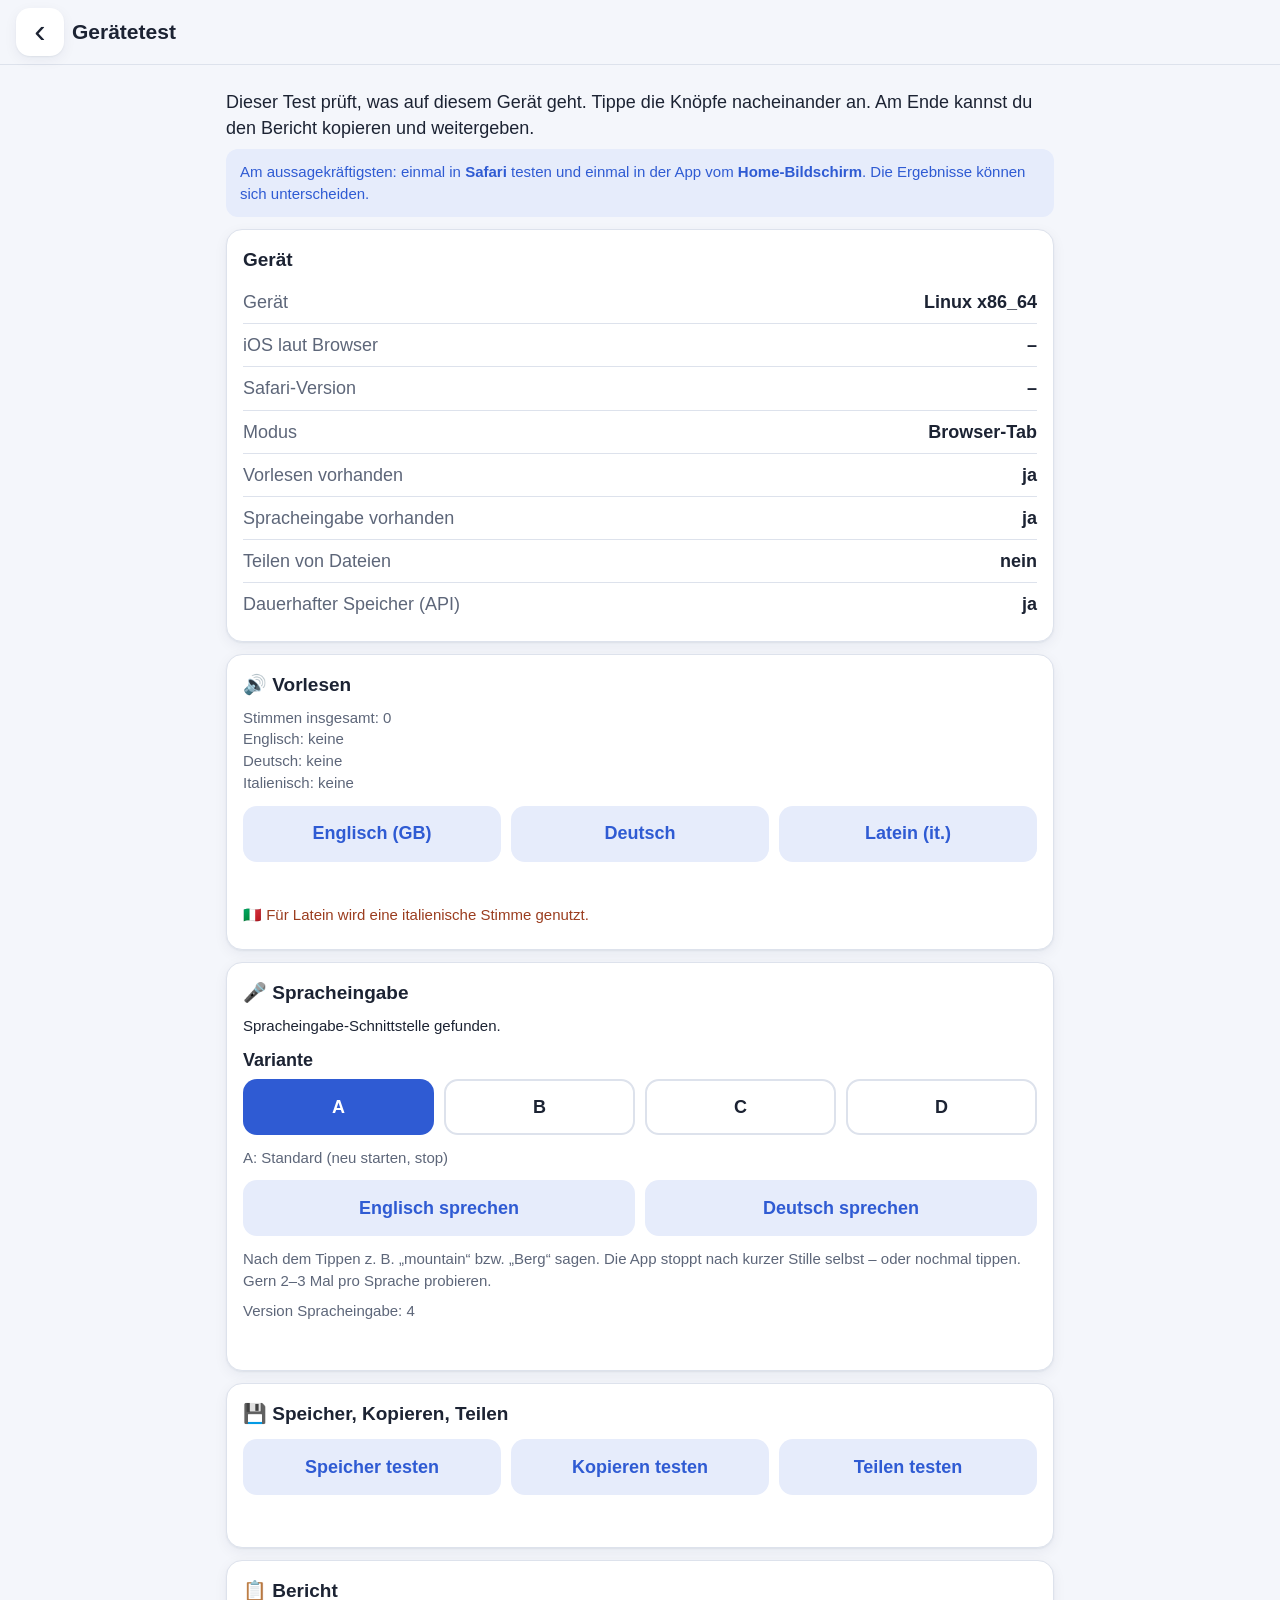
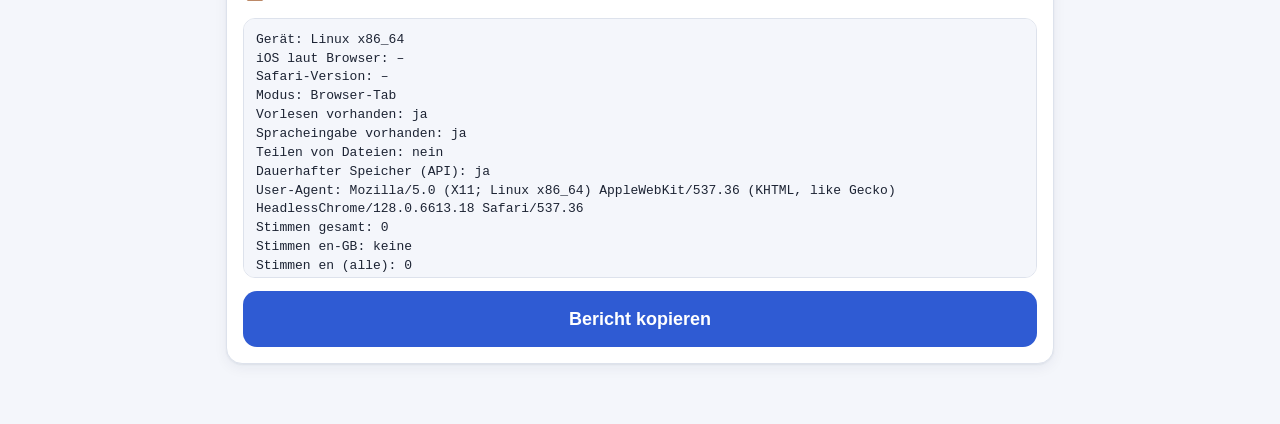
==== commit a6eeafe7: "Spracheingabe: Varianten gegen iOS-Fehler (nur 1. Versuch bekommt Ton) Gerätetest lässt vier Variant" ====
--- a/diagnose.html
+++ b/diagnose.html
@@ -41,12 +41,15 @@
     <div class="card">
       <h3 style="margin-top:0">🎤 Spracheingabe</h3>
       <div id="stt-da" class="small"></div>
+      <label style="margin-top:10px">Variante</label>
+      <div class="btn-row" id="stt-var" style="margin-top:0"></div>
+      <p class="small muted" id="stt-var-text"></p>
       <div class="btn-row">
         <button class="btn soft" data-stt="en-GB">Englisch sprechen</button>
         <button class="btn soft" data-stt="de-DE">Deutsch sprechen</button>
       </div>
       <p class="small muted">Nach dem Tippen z. B. „mountain“ bzw. „Berg“ sagen. Die App stoppt nach kurzer Stille selbst – oder nochmal tippen. Gern 2–3 Mal pro Sprache probieren.</p>
-      <p class="small muted">Version Spracheingabe: 3</p>
+      <p class="small muted">Version Spracheingabe: 4</p>
       <div class="ergebnis small" id="stt-erg"></div>
     </div>
 
@@ -69,7 +72,7 @@
   <div id="toast" role="status" aria-live="polite"></div>
 
   <script type="module">
-    import { stimmen, sprich, hoere, sttKlasse, ttsVerfuegbar } from './js/speech.js';
+    import { stimmen, sprich, hoere, sttKlasse, ttsVerfuegbar, VARIANTEN, setzeVariante, aktuelleVariante } from './js/speech.js';
     import { copyText, toast, isStandalone, isIOS, esc } from './js/util.js';
 
     const B = {};   // Bericht
@@ -94,6 +97,12 @@
     document.getElementById('geraet').innerHTML = Object.entries(g).map(([k, v]) => row(k, v)).join('');
     Object.entries(g).forEach(([k, v]) => setze(k, v));
     setze('User-Agent', ua);
+    const zeigeVarianten = () => {
+      document.getElementById('stt-var').innerHTML = Object.keys(VARIANTEN).map((v) => `<button class="btn ${v === aktuelleVariante() ? '' : 'secondary'}" data-var="${v}" style="flex:1 1 60px">${v}</button>`).join('');
+      document.getElementById('stt-var-text').textContent = aktuelleVariante() + ': ' + VARIANTEN[aktuelleVariante()];
+      document.querySelectorAll('[data-var]').forEach((b) => b.onclick = () => { setzeVariante(b.dataset.var); zeigeVarianten(); });
+    };
+    zeigeVarianten();
     document.getElementById('stt-da').textContent = sttKlasse() ? 'Spracheingabe-Schnittstelle gefunden.' : '❌ Diese Umgebung hat keine Spracheingabe-Schnittstelle. In der App wird dann getippt.';
 
     stimmen().then((v) => {
@@ -135,7 +144,7 @@
         const s = ((performance.now() - t0) / 1000).toFixed(1);
         const txt = r.ok ? `✓ ${b.dataset.stt}: „${r.text}“ (${s} s)${r.alternativen.length > 1 ? ' – Alternativen: ' + r.alternativen.slice(1).join(', ') : ''}` : `❌ ${b.dataset.stt}: ${r.grund} (${s} s)`;
         erg.textContent = txt;
-        const k = 'STT ' + b.dataset.stt;
+        const k = 'STT ' + b.dataset.stt + ' Var. ' + aktuelleVariante();
         const mitLog = txt + (r.protokoll?.length ? ' [' + r.protokoll.join('; ') + ']' : '');
         setze(k, B[k] ? B[k] + ' | ' + mitLog : mitLog);   // mehrere Versuche sammeln
       };
--- a/css/app.css
+++ b/css/app.css
@@ -1,241 +1,304 @@
-:root {
-  --bg: #f4f6fb;
-  --card: #ffffff;
-  --text: #1c2333;
-  --muted: #5d6679;
-  --line: #dde2ec;
-  --primary: #2f5bd3;
-  --primary-ink: #ffffff;
-  --primary-soft: #e6ecfb;
-  --ok: #1f8a4c;
-  --ok-soft: #e3f4ea;
-  --warn: #a86400;
-  --warn-soft: #fdf1dc;
-  --err: #c2312b;
-  --err-soft: #fbe5e4;
-  --en: #2f5bd3;
-  --la: #9b3d1f;
-  --radius: 16px;
-  --tap: 56px;
-  --shadow: 0 1px 2px rgba(20, 30, 60, .06), 0 4px 14px rgba(20, 30, 60, .06);
-  color-scheme: light;
-}
-@media (prefers-color-scheme: dark) {
-  :root {
-    --bg: #12151d; --card: #1c212c; --text: #eef1f7; --muted: #a2abbd; --line: #2e3544;
-    --primary: #6d8ff0; --primary-ink: #0d1220; --primary-soft: #232d48;
-    --ok: #4cc283; --ok-soft: #173326; --warn: #f0b04a; --warn-soft: #3a2c12;
-    --err: #f07a73; --err-soft: #3d1c1b; --en: #8ba6f5; --la: #e59a7c;
-    --shadow: none;
-    color-scheme: dark;
-  }
-}
+:root {
+  --bg: #f4f6fb;
+  --card: #ffffff;
+  --text: #1c2333;
+  --muted: #5d6679;
+  --line: #dde2ec;
+  --primary: #2f5bd3;
+  --primary-ink: #ffffff;
+  --primary-soft: #e6ecfb;
+  --ok: #1f8a4c;
+  --ok-soft: #e3f4ea;
+  --warn: #a86400;
+  --warn-soft: #fdf1dc;
+  --err: #c2312b;
+  --err-soft: #fbe5e4;
+  --en: #2f5bd3;
+  --la: #9b3d1f;
+  --radius: 16px;
+  --tap: 56px;
+  --shadow: 0 1px 2px rgba(20, 30, 60, .06), 0 4px 14px rgba(20, 30, 60, .06);
+  color-scheme: light;
+}
+/* Dunkel: automatisch nach Gerät (außer „Hell“ gewählt) oder fest „Dunkel“ (Einstellungen › Darstellung) */
+@media (prefers-color-scheme: dark) {
+  :root:not([data-theme="light"]) {
+    --bg: #12151d; --card: #1c212c; --text: #eef1f7; --muted: #a2abbd; --line: #2e3544;
+    --primary: #6d8ff0; --primary-ink: #0d1220; --primary-soft: #232d48;
+    --ok: #4cc283; --ok-soft: #173326; --warn: #f0b04a; --warn-soft: #3a2c12;
+    --err: #f07a73; --err-soft: #3d1c1b; --en: #8ba6f5; --la: #e59a7c;
+    --shadow: none;
+    color-scheme: dark;
+  }
+}
+:root[data-theme="dark"] {
+    --bg: #12151d; --card: #1c212c; --text: #eef1f7; --muted: #a2abbd; --line: #2e3544;
+    --primary: #6d8ff0; --primary-ink: #0d1220; --primary-soft: #232d48;
+    --ok: #4cc283; --ok-soft: #173326; --warn: #f0b04a; --warn-soft: #3a2c12;
+    --err: #f07a73; --err-soft: #3d1c1b; --en: #8ba6f5; --la: #e59a7c;
+    --shadow: none;
+    color-scheme: dark;
+}
+
+* { box-sizing: border-box; }
+html { -webkit-text-size-adjust: 100%; }
+body {
+  margin: 0; background: var(--bg); color: var(--text);
+  font: 18px/1.45 -apple-system, BlinkMacSystemFont, "SF Pro Text", "Segoe UI", Roboto, sans-serif;
+  padding-bottom: env(safe-area-inset-bottom);
+}
+button, input, select, textarea { font: inherit; color: inherit; }
+
+.topbar {
+  position: sticky; top: 0; z-index: 10;
+  display: flex; align-items: center; gap: 8px;
+  padding: calc(8px + env(safe-area-inset-top)) max(16px, env(safe-area-inset-right)) 8px max(16px, env(safe-area-inset-left));
+  background: var(--bg); border-bottom: 1px solid var(--line);
+}
+.topbar-title { flex: 1; margin: 0; font-size: 21px; font-weight: 700; white-space: nowrap; overflow: hidden; text-overflow: ellipsis; }
+.topbar-back, .topbar-profile {
+  min-width: 48px; height: 48px; border: 0; border-radius: 14px; background: var(--card);
+  box-shadow: var(--shadow); font-size: 26px; cursor: pointer;
+}
+.topbar-back { font-size: 34px; line-height: 1; padding-bottom: 4px; }
+
+main { max-width: 860px; margin: 0 auto; padding: 16px max(16px, env(safe-area-inset-left)) 48px; outline: none; }
+
+h2 { font-size: 22px; margin: 24px 0 10px; }
+h3 { font-size: 19px; margin: 18px 0 8px; }
+p { margin: 8px 0; }
+.muted { color: var(--muted); }
+.small { font-size: 15px; }
+
+.card {
+  background: var(--card); border-radius: var(--radius); box-shadow: var(--shadow);
+  padding: 16px; margin: 12px 0; border: 1px solid var(--line);
+}
+.grid { display: grid; gap: 12px; grid-template-columns: repeat(auto-fill, minmax(150px, 1fr)); }
+
+.btn {
+  display: inline-flex; align-items: center; justify-content: center; gap: 10px;
+  min-height: var(--tap); padding: 10px 20px; border-radius: 14px;
+  border: 2px solid transparent; background: var(--primary); color: var(--primary-ink);
+  font-weight: 650; font-size: 18px; cursor: pointer; text-decoration: none; text-align: center;
+  -webkit-tap-highlight-color: transparent; touch-action: manipulation;
+}
+.btn:active { transform: scale(.98); }
+.btn[disabled] { opacity: .45; pointer-events: none; }
+.btn.secondary { background: var(--card); color: var(--text); border-color: var(--line); }
+.btn.soft { background: var(--primary-soft); color: var(--primary); }
+.btn.danger { background: var(--err-soft); color: var(--err); }
+.btn.block { display: flex; width: 100%; }
+.btn-row { display: flex; flex-wrap: wrap; gap: 10px; margin: 12px 0; }
+.btn-row .btn { flex: 1 1 180px; }
+
+.tile {
+  display: flex; flex-direction: column; justify-content: center; gap: 4px;
+  min-height: 110px; padding: 16px; border-radius: var(--radius); border: 1px solid var(--line);
+  background: var(--card); box-shadow: var(--shadow); color: var(--text); text-decoration: none; cursor: pointer;
+  text-align: left; width: 100%;
+}
+.tile .tile-icon { font-size: 34px; line-height: 1; }
+.tile .tile-title { font-weight: 700; font-size: 19px; }
+.tile .tile-sub { color: var(--muted); font-size: 15px; }
+.tile.soon { opacity: .55; }
+
+.list { list-style: none; margin: 0; padding: 0; }
+.list-item {
+  display: flex; align-items: center; gap: 12px; min-height: var(--tap);
+  padding: 12px 14px; border-bottom: 1px solid var(--line); text-decoration: none; color: var(--text);
+}
+.list-item:last-child { border-bottom: 0; }
+.list-item .grow { flex: 1; min-width: 0; }
+.list-item .chev { color: var(--muted); font-size: 24px; }
+a.list-item:active { background: var(--primary-soft); }
+
+.vok-wort { font-weight: 650; }
+.vok-ipa { color: var(--muted); font-size: 15px; }
+.vok-de { color: var(--muted); font-size: 16px; }
+
+.badge {
+  display: inline-block; padding: 2px 10px; border-radius: 999px; font-size: 14px; font-weight: 600;
+  background: var(--primary-soft); color: var(--primary); white-space: nowrap;
+}
+.badge.en { background: var(--primary-soft); color: var(--en); }
+.badge.la { background: color-mix(in srgb, var(--la) 15%, transparent); color: var(--la); }
+.badge.warn { background: var(--warn-soft); color: var(--warn); }
+.badge.err { background: var(--err-soft); color: var(--err); }
+.badge.ok { background: var(--ok-soft); color: var(--ok); }
+
+label { display: block; font-weight: 600; margin: 14px 0 6px; }
+input[type=text], input[type=number], input[type=date], select, textarea {
+  width: 100%; min-height: var(--tap); padding: 12px 14px; border-radius: 12px;
+  border: 2px solid var(--line); background: var(--card); font-size: 18px;
+}
+textarea { min-height: 180px; font-family: ui-monospace, Menlo, Consolas, monospace; font-size: 15px; line-height: 1.4; }
+input:focus, select:focus, textarea:focus { border-color: var(--primary); outline: none; }
+.field-row { display: grid; gap: 10px; grid-template-columns: 1fr 1fr; }
+@media (max-width: 520px) { .field-row { grid-template-columns: 1fr; } }
+
+.steps { display: flex; gap: 6px; margin: 4px 0 16px; }
+.steps span { flex: 1; height: 6px; border-radius: 3px; background: var(--line); }
+.steps span.on { background: var(--primary); }
+
+.prompt-box {
+  white-space: pre-wrap; font-family: ui-monospace, Menlo, Consolas, monospace; font-size: 13px;
+  max-height: 220px; overflow: auto; background: var(--bg); border-radius: 12px; padding: 12px; border: 1px solid var(--line);
+}
+
+.msg { border-radius: 12px; padding: 12px 14px; margin: 8px 0; }
+.msg.err { background: var(--err-soft); color: var(--err); }
+.msg.warn { background: var(--warn-soft); color: var(--warn); }
+.msg.ok { background: var(--ok-soft); color: var(--ok); }
+.msg.info { background: var(--primary-soft); color: var(--primary); }
+.msg ul { margin: 6px 0 0; padding-left: 20px; }
+.msg li { margin: 4px 0; }
+
+.check-card { border-left: 6px solid var(--line); }
+.check-card.unsicher { border-left-color: var(--warn); }
+.check-card.fehlt { border-left-color: var(--err); }
+.check-card.doppelt { border-left-color: var(--muted); opacity: .8; }
+.check-head { display: flex; align-items: center; gap: 10px; flex-wrap: wrap; }
+.check-head .grow { flex: 1; }
+.switch { display: inline-flex; align-items: center; gap: 8px; font-weight: 600; margin: 0; cursor: pointer; }
+.switch input { width: 26px; height: 26px; }
+
+/* Lernkarte */
+.flash { text-align: center; padding: 28px 16px; }
+.flash .wort { font-size: 34px; font-weight: 750; margin: 6px 0; word-break: break-word; }
+.flash .ipa { color: var(--muted); font-size: 19px; }
+.flash .de { font-size: 24px; margin-top: 10px; }
+.info-block { margin: 14px 0; }
+.info-block h4 { margin: 0 0 6px; font-size: 15px; text-transform: uppercase; letter-spacing: .04em; color: var(--muted); }
+.info-block ul { margin: 0; padding-left: 20px; }
+.beispiel { margin: 8px 0; }
+.beispiel .fr { font-weight: 600; }
+.speak {
+  min-width: 56px; height: 56px; border-radius: 50%; border: 0; font-size: 26px;
+  background: var(--primary-soft); color: var(--primary); cursor: pointer;
+}
+.speak.small { min-width: 44px; height: 44px; font-size: 20px; }
+.hinweis-latein { font-size: 15px; color: var(--la); margin-top: 6px; }
+
+.profile-grid { display: grid; gap: 14px; grid-template-columns: repeat(auto-fill, minmax(150px, 1fr)); }
+.profile-tile { min-height: 150px; align-items: center; text-align: center; }
+.profile-tile .tile-icon { font-size: 54px; }
+.emoji-pick { display: flex; flex-wrap: wrap; gap: 8px; }
+.emoji-pick button {
+  width: 56px; height: 56px; font-size: 30px; border-radius: 14px; border: 2px solid var(--line);
+  background: var(--card); cursor: pointer;
+}
+.emoji-pick button.on { border-color: var(--primary); background: var(--primary-soft); }
+
+#toast {
+  position: fixed; left: 50%; bottom: calc(24px + env(safe-area-inset-bottom)); transform: translateX(-50%) translateY(140%);
+  background: var(--text); color: var(--bg); padding: 14px 20px; border-radius: 14px; font-weight: 600;
+  transition: transform .25s, opacity .25s; max-width: calc(100% - 32px); z-index: 50; pointer-events: none;
+  opacity: 0;
+}
+#toast.show { transform: translateX(-50%) translateY(0); opacity: 1; }
+
+details > summary { cursor: pointer; font-weight: 600; min-height: 44px; display: flex; align-items: center; }
+.empty { text-align: center; padding: 30px 10px; color: var(--muted); }
+.empty .big { font-size: 48px; }
+
+/* ---------- Stufe 2–4 ---------- */
+.btn.ok { background: var(--ok); color: #fff; }
+.tile[disabled] { opacity: .4; pointer-events: none; }
+.tile[hidden] { display: none; }
+.sess-head { display: flex; align-items: center; gap: 12px; font-weight: 600; margin-bottom: 8px; }
+.sess-head .grow { flex: 1; }
+.bar { display: block; height: 10px; border-radius: 5px; background: var(--line); overflow: hidden; }
+.bar span { display: block; height: 100%; background: var(--primary); transition: width .3s; }
+.mc { display: grid; gap: 10px; margin: 12px 0; }
+.mc .btn { min-height: 64px; font-size: 19px; }
+.sb-ziel { min-height: 76px; padding: 10px; border: 2px dashed var(--line); border-radius: 14px; display: flex; flex-wrap: wrap; gap: 8px; align-items: center; margin: 12px 0; background: var(--card); }
+.sb-pool { display: flex; flex-wrap: wrap; gap: 8px; margin: 12px 0; }
+.sb-tok { min-height: 52px; padding: 8px 16px; border-radius: 12px; border: 2px solid var(--line); background: var(--card); font-size: 19px; font-weight: 600; cursor: pointer; }
+.sb-tok.on { border-color: var(--primary); background: var(--primary-soft); color: var(--primary); }
+.sb-pool .sb-tok[disabled] { visibility: hidden; }
+.formtab { width: 100%; border-collapse: collapse; margin: 10px 0; background: var(--card); border-radius: 12px; overflow: hidden; }
+.formtab th, .formtab td { padding: 8px 10px; border-bottom: 1px solid var(--line); text-align: left; }
+.formtab th { color: var(--muted); font-weight: 600; font-size: 15px; }
+.prozent { font-size: 54px; font-weight: 800; line-height: 1.1; }
+.prozent.ok { color: var(--ok); } .prozent.warn { color: var(--warn); } .prozent.err { color: var(--err); }
+.kasten, .woche { display: flex; gap: 6px; align-items: flex-end; margin: 10px 0; }
+.kasten > div, .woche > div { flex: 1; display: flex; flex-direction: column; align-items: center; gap: 2px; font-size: 13px; }
+.kasten span, .woche span { display: block; width: 100%; max-width: 44px; background: var(--primary); border-radius: 6px 6px 2px 2px; min-height: 2px; }
+.kasten small, .woche small { color: var(--muted); }
+.card.heute { border: 2px solid var(--primary); }
+.stat { text-align: center; }
+.stat .big { font-size: 34px; }
+.stat .zahl { font-size: 30px; font-weight: 800; }
+.abzeichen { display: grid; gap: 10px; grid-template-columns: repeat(auto-fill, minmax(150px, 1fr)); }
+.abzeichen .card { text-align: center; margin: 0; }
+.abzeichen .big { font-size: 40px; }
+.abzeichen .gesperrt { filter: grayscale(1); opacity: .45; }
+.druck h2 { margin: 0 0 4px; }
+.testtab { width: 100%; border-collapse: collapse; margin-top: 10px; }
+.testtab td { padding: 10px 6px; border-bottom: 1px solid var(--line); vertical-align: bottom; }
+.testtab td.nr { width: 36px; color: var(--muted); }
+.testtab td.leer { width: 50%; border-bottom: 1px solid #999; }
+.testtab td.loes { width: 50%; font-weight: 600; }
+.seitenumbruch { height: 30px; }
+@media print {
+  .topbar, .no-print, #toast { display: none !important; }
+  body { background: #fff; color: #000; font-size: 13pt; }
+  main { max-width: none; padding: 0; }
+  .seitenumbruch { page-break-after: always; break-after: page; height: 0; }
+  .testtab td { border-color: #bbb; }
+}
+
+.anbieter { border-bottom: 1px solid var(--line); }
+.anbieter:last-child { border-bottom: 0; }
+.anbieter p { margin: 0 0 12px; }
+.ordner-kopf { display: flex; align-items: center; gap: 10px; margin: 6px 0 4px; }
+.ordner-kopf .grow { flex: 1; min-width: 0; word-break: break-word; }
+.ordner-icon { font-size: 34px; }
 
-* { box-sizing: border-box; }
-html { -webkit-text-size-adjust: 100%; }
-body {
-  margin: 0; background: var(--bg); color: var(--text);
-  font: 18px/1.45 -apple-system, BlinkMacSystemFont, "SF Pro Text", "Segoe UI", Roboto, sans-serif;
-  padding-bottom: env(safe-area-inset-bottom);
-}
-button, input, select, textarea { font: inherit; color: inherit; }
+/* ---------- Figuren ---------- */
+.ava-ini {
+  display: inline-flex; align-items: center; justify-content: center; border-radius: 50%;
+  width: 1.25em; height: 1.25em; font-size: .9em; color: #fff; font-weight: 800; letter-spacing: .02em;
+  vertical-align: middle; line-height: 1; font-family: -apple-system, "Segoe UI", Roboto, sans-serif;
+}
+.topbar-profile .ava-ini { width: 34px; height: 34px; font-size: 14px; }
+.ava-vorschau { font-size: 56px; line-height: 1.2; margin: 4px 0 8px; min-height: 70px; display: flex; align-items: center; }
+.ava-tabs { display: flex; gap: 8px; overflow-x: auto; padding: 2px 0 10px; -webkit-overflow-scrolling: touch; scrollbar-width: none; }
+.ava-tabs::-webkit-scrollbar { display: none; }
+.chip {
+  flex: 0 0 auto; min-height: 44px; padding: 8px 14px; border-radius: 999px; border: 2px solid var(--line);
+  background: var(--card); font-weight: 600; font-size: 15px; cursor: pointer; white-space: nowrap;
+}
+.chip.on { border-color: var(--primary); background: var(--primary-soft); color: var(--primary); }
+.emoji-pick button.farbe { border: 3px solid transparent; }
+.emoji-pick button.farbe.on { border-color: var(--text); box-shadow: 0 0 0 2px var(--card) inset; }
 
-.topbar {
-  position: sticky; top: 0; z-index: 10;
-  display: flex; align-items: center; gap: 8px;
-  padding: calc(8px + env(safe-area-inset-top)) max(16px, env(safe-area-inset-right)) 8px max(16px, env(safe-area-inset-left));
-  background: var(--bg); border-bottom: 1px solid var(--line);
-}
-.topbar-title { flex: 1; margin: 0; font-size: 21px; font-weight: 700; white-space: nowrap; overflow: hidden; text-overflow: ellipsis; }
-.topbar-back, .topbar-profile {
-  min-width: 48px; height: 48px; border: 0; border-radius: 14px; background: var(--card);
-  box-shadow: var(--shadow); font-size: 26px; cursor: pointer;
-}
-.topbar-back { font-size: 34px; line-height: 1; padding-bottom: 4px; }
+/* ---------- Erfolgs-Animationen ---------- */
+.fx-canvas { position: fixed; inset: 0; width: 100vw; height: 100vh; pointer-events: none; z-index: 90; }
+.fx-badge {
+  position: fixed; inset: 0; z-index: 95; display: flex; align-items: center; justify-content: center;
+  background: rgba(10, 15, 30, .35); animation: fx-ein .25s ease-out; cursor: pointer; padding: 16px;
+}
+.fx-badge.weg { animation: fx-aus .35s ease-in forwards; }
+.fx-badge-karte {
+  background: var(--card); color: var(--text); border-radius: 22px; padding: 26px 28px; text-align: center; max-width: 320px;
+  box-shadow: 0 20px 60px rgba(0, 0, 0, .3); animation: fx-plopp .55s cubic-bezier(.2, 1.6, .4, 1);
+}
+.fx-badge-icon { font-size: 72px; line-height: 1.1; animation: fx-wackeln 1s ease-in-out .4s 2; }
+.fx-punkte {
+  position: fixed; z-index: 92; transform: translate(-50%, 0); pointer-events: none;
+  font-weight: 800; font-size: 22px; color: var(--warn); text-shadow: 0 1px 0 var(--card);
+  animation: fx-hoch 1.1s ease-out forwards;
+}
+.fx-puls { animation: fx-puls .6s ease-out; }
+@keyframes fx-ein { from { opacity: 0; } to { opacity: 1; } }
+@keyframes fx-aus { to { opacity: 0; } }
+@keyframes fx-plopp { from { transform: scale(.3); opacity: 0; } to { transform: scale(1); opacity: 1; } }
+@keyframes fx-wackeln { 0%, 100% { transform: rotate(0); } 25% { transform: rotate(-12deg) scale(1.1); } 75% { transform: rotate(12deg) scale(1.1); } }
+@keyframes fx-hoch { from { opacity: 1; transform: translate(-50%, 0) scale(1); } to { opacity: 0; transform: translate(-50%, -70px) scale(1.3); } }
+@keyframes fx-puls { 0% { transform: scale(1); } 30% { transform: scale(1.04); box-shadow: 0 0 0 6px color-mix(in srgb, var(--ok) 30%, transparent); } 100% { transform: scale(1); } }
+@media (prefers-reduced-motion: reduce) { .fx-badge, .fx-badge-karte, .fx-badge-icon, .fx-punkte, .fx-puls { animation: none !important; } }
 
-main { max-width: 860px; margin: 0 auto; padding: 16px max(16px, env(safe-area-inset-left)) 48px; outline: none; }
-
-h2 { font-size: 22px; margin: 24px 0 10px; }
-h3 { font-size: 19px; margin: 18px 0 8px; }
-p { margin: 8px 0; }
-.muted { color: var(--muted); }
-.small { font-size: 15px; }
-
-.card {
-  background: var(--card); border-radius: var(--radius); box-shadow: var(--shadow);
-  padding: 16px; margin: 12px 0; border: 1px solid var(--line);
-}
-.grid { display: grid; gap: 12px; grid-template-columns: repeat(auto-fill, minmax(150px, 1fr)); }
-
-.btn {
-  display: inline-flex; align-items: center; justify-content: center; gap: 10px;
-  min-height: var(--tap); padding: 10px 20px; border-radius: 14px;
-  border: 2px solid transparent; background: var(--primary); color: var(--primary-ink);
-  font-weight: 650; font-size: 18px; cursor: pointer; text-decoration: none; text-align: center;
-  -webkit-tap-highlight-color: transparent; touch-action: manipulation;
-}
-.btn:active { transform: scale(.98); }
-.btn[disabled] { opacity: .45; pointer-events: none; }
-.btn.secondary { background: var(--card); color: var(--text); border-color: var(--line); }
-.btn.soft { background: var(--primary-soft); color: var(--primary); }
-.btn.danger { background: var(--err-soft); color: var(--err); }
-.btn.block { display: flex; width: 100%; }
-.btn-row { display: flex; flex-wrap: wrap; gap: 10px; margin: 12px 0; }
-.btn-row .btn { flex: 1 1 180px; }
-
-.tile {
-  display: flex; flex-direction: column; justify-content: center; gap: 4px;
-  min-height: 110px; padding: 16px; border-radius: var(--radius); border: 1px solid var(--line);
-  background: var(--card); box-shadow: var(--shadow); color: var(--text); text-decoration: none; cursor: pointer;
-  text-align: left; width: 100%;
-}
-.tile .tile-icon { font-size: 34px; line-height: 1; }
-.tile .tile-title { font-weight: 700; font-size: 19px; }
-.tile .tile-sub { color: var(--muted); font-size: 15px; }
-.tile.soon { opacity: .55; }
-
-.list { list-style: none; margin: 0; padding: 0; }
-.list-item {
-  display: flex; align-items: center; gap: 12px; min-height: var(--tap);
-  padding: 12px 14px; border-bottom: 1px solid var(--line); text-decoration: none; color: var(--text);
-}
-.list-item:last-child { border-bottom: 0; }
-.list-item .grow { flex: 1; min-width: 0; }
-.list-item .chev { color: var(--muted); font-size: 24px; }
-a.list-item:active { background: var(--primary-soft); }
-
-.vok-wort { font-weight: 650; }
-.vok-ipa { color: var(--muted); font-size: 15px; }
-.vok-de { color: var(--muted); font-size: 16px; }
-
-.badge {
-  display: inline-block; padding: 2px 10px; border-radius: 999px; font-size: 14px; font-weight: 600;
-  background: var(--primary-soft); color: var(--primary); white-space: nowrap;
-}
-.badge.en { background: var(--primary-soft); color: var(--en); }
-.badge.la { background: color-mix(in srgb, var(--la) 15%, transparent); color: var(--la); }
-.badge.warn { background: var(--warn-soft); color: var(--warn); }
-.badge.err { background: var(--err-soft); color: var(--err); }
-.badge.ok { background: var(--ok-soft); color: var(--ok); }
-
-label { display: block; font-weight: 600; margin: 14px 0 6px; }
-input[type=text], input[type=number], input[type=date], select, textarea {
-  width: 100%; min-height: var(--tap); padding: 12px 14px; border-radius: 12px;
-  border: 2px solid var(--line); background: var(--card); font-size: 18px;
-}
-textarea { min-height: 180px; font-family: ui-monospace, Menlo, Consolas, monospace; font-size: 15px; line-height: 1.4; }
-input:focus, select:focus, textarea:focus { border-color: var(--primary); outline: none; }
-.field-row { display: grid; gap: 10px; grid-template-columns: 1fr 1fr; }
-@media (max-width: 520px) { .field-row { grid-template-columns: 1fr; } }
-
-.steps { display: flex; gap: 6px; margin: 4px 0 16px; }
-.steps span { flex: 1; height: 6px; border-radius: 3px; background: var(--line); }
-.steps span.on { background: var(--primary); }
-
-.prompt-box {
-  white-space: pre-wrap; font-family: ui-monospace, Menlo, Consolas, monospace; font-size: 13px;
-  max-height: 220px; overflow: auto; background: var(--bg); border-radius: 12px; padding: 12px; border: 1px solid var(--line);
-}
-
-.msg { border-radius: 12px; padding: 12px 14px; margin: 8px 0; }
-.msg.err { background: var(--err-soft); color: var(--err); }
-.msg.warn { background: var(--warn-soft); color: var(--warn); }
-.msg.ok { background: var(--ok-soft); color: var(--ok); }
-.msg.info { background: var(--primary-soft); color: var(--primary); }
-.msg ul { margin: 6px 0 0; padding-left: 20px; }
-.msg li { margin: 4px 0; }
-
-.check-card { border-left: 6px solid var(--line); }
-.check-card.unsicher { border-left-color: var(--warn); }
-.check-card.fehlt { border-left-color: var(--err); }
-.check-card.doppelt { border-left-color: var(--muted); opacity: .8; }
-.check-head { display: flex; align-items: center; gap: 10px; flex-wrap: wrap; }
-.check-head .grow { flex: 1; }
-.switch { display: inline-flex; align-items: center; gap: 8px; font-weight: 600; margin: 0; cursor: pointer; }
-.switch input { width: 26px; height: 26px; }
-
-/* Lernkarte */
-.flash { text-align: center; padding: 28px 16px; }
-.flash .wort { font-size: 34px; font-weight: 750; margin: 6px 0; word-break: break-word; }
-.flash .ipa { color: var(--muted); font-size: 19px; }
-.flash .de { font-size: 24px; margin-top: 10px; }
-.info-block { margin: 14px 0; }
-.info-block h4 { margin: 0 0 6px; font-size: 15px; text-transform: uppercase; letter-spacing: .04em; color: var(--muted); }
-.info-block ul { margin: 0; padding-left: 20px; }
-.beispiel { margin: 8px 0; }
-.beispiel .fr { font-weight: 600; }
-.speak {
-  min-width: 56px; height: 56px; border-radius: 50%; border: 0; font-size: 26px;
-  background: var(--primary-soft); color: var(--primary); cursor: pointer;
-}
-.speak.small { min-width: 44px; height: 44px; font-size: 20px; }
-.hinweis-latein { font-size: 15px; color: var(--la); margin-top: 6px; }
-
-.profile-grid { display: grid; gap: 14px; grid-template-columns: repeat(auto-fill, minmax(150px, 1fr)); }
-.profile-tile { min-height: 150px; align-items: center; text-align: center; }
-.profile-tile .tile-icon { font-size: 54px; }
-.emoji-pick { display: flex; flex-wrap: wrap; gap: 8px; }
-.emoji-pick button {
-  width: 56px; height: 56px; font-size: 30px; border-radius: 14px; border: 2px solid var(--line);
-  background: var(--card); cursor: pointer;
-}
-.emoji-pick button.on { border-color: var(--primary); background: var(--primary-soft); }
-
-#toast {
-  position: fixed; left: 50%; bottom: calc(24px + env(safe-area-inset-bottom)); transform: translateX(-50%) translateY(140%);
-  background: var(--text); color: var(--bg); padding: 14px 20px; border-radius: 14px; font-weight: 600;
-  transition: transform .25s, opacity .25s; max-width: calc(100% - 32px); z-index: 50; pointer-events: none;
-  opacity: 0;
-}
-#toast.show { transform: translateX(-50%) translateY(0); opacity: 1; }
-
-details > summary { cursor: pointer; font-weight: 600; min-height: 44px; display: flex; align-items: center; }
-.empty { text-align: center; padding: 30px 10px; color: var(--muted); }
-.empty .big { font-size: 48px; }
-
-/* ---------- Stufe 2–4 ---------- */
-.btn.ok { background: var(--ok); color: #fff; }
-.tile[disabled] { opacity: .4; pointer-events: none; }
-.tile[hidden] { display: none; }
-.sess-head { display: flex; align-items: center; gap: 12px; font-weight: 600; margin-bottom: 8px; }
-.sess-head .grow { flex: 1; }
-.bar { display: block; height: 10px; border-radius: 5px; background: var(--line); overflow: hidden; }
-.bar span { display: block; height: 100%; background: var(--primary); transition: width .3s; }
-.mc { display: grid; gap: 10px; margin: 12px 0; }
-.mc .btn { min-height: 64px; font-size: 19px; }
-.sb-ziel { min-height: 76px; padding: 10px; border: 2px dashed var(--line); border-radius: 14px; display: flex; flex-wrap: wrap; gap: 8px; align-items: center; margin: 12px 0; background: var(--card); }
-.sb-pool { display: flex; flex-wrap: wrap; gap: 8px; margin: 12px 0; }
-.sb-tok { min-height: 52px; padding: 8px 16px; border-radius: 12px; border: 2px solid var(--line); background: var(--card); font-size: 19px; font-weight: 600; cursor: pointer; }
-.sb-tok.on { border-color: var(--primary); background: var(--primary-soft); color: var(--primary); }
-.sb-pool .sb-tok[disabled] { visibility: hidden; }
-.formtab { width: 100%; border-collapse: collapse; margin: 10px 0; background: var(--card); border-radius: 12px; overflow: hidden; }
-.formtab th, .formtab td { padding: 8px 10px; border-bottom: 1px solid var(--line); text-align: left; }
-.formtab th { color: var(--muted); font-weight: 600; font-size: 15px; }
-.prozent { font-size: 54px; font-weight: 800; line-height: 1.1; }
-.prozent.ok { color: var(--ok); } .prozent.warn { color: var(--warn); } .prozent.err { color: var(--err); }
-.kasten, .woche { display: flex; gap: 6px; align-items: flex-end; margin: 10px 0; }
-.kasten > div, .woche > div { flex: 1; display: flex; flex-direction: column; align-items: center; gap: 2px; font-size: 13px; }
-.kasten span, .woche span { display: block; width: 100%; max-width: 44px; background: var(--primary); border-radius: 6px 6px 2px 2px; min-height: 2px; }
-.kasten small, .woche small { color: var(--muted); }
-.card.heute { border: 2px solid var(--primary); }
-.stat { text-align: center; }
-.stat .big { font-size: 34px; }
-.stat .zahl { font-size: 30px; font-weight: 800; }
-.abzeichen { display: grid; gap: 10px; grid-template-columns: repeat(auto-fill, minmax(150px, 1fr)); }
-.abzeichen .card { text-align: center; margin: 0; }
-.abzeichen .big { font-size: 40px; }
-.abzeichen .gesperrt { filter: grayscale(1); opacity: .45; }
-.druck h2 { margin: 0 0 4px; }
-.testtab { width: 100%; border-collapse: collapse; margin-top: 10px; }
-.testtab td { padding: 10px 6px; border-bottom: 1px solid var(--line); vertical-align: bottom; }
-.testtab td.nr { width: 36px; color: var(--muted); }
-.testtab td.leer { width: 50%; border-bottom: 1px solid #999; }
-.testtab td.loes { width: 50%; font-weight: 600; }
-.seitenumbruch { height: 30px; }
-@media print {
-  .topbar, .no-print, #toast { display: none !important; }
-  body { background: #fff; color: #000; font-size: 13pt; }
-  main { max-width: none; padding: 0; }
-  .seitenumbruch { page-break-after: always; break-after: page; height: 0; }
-  .testtab td { border-color: #bbb; }
-}
+/* hidden-Attribut gewinnt immer (z. B. gegen display:flex) */
+[hidden] { display: none !important; }
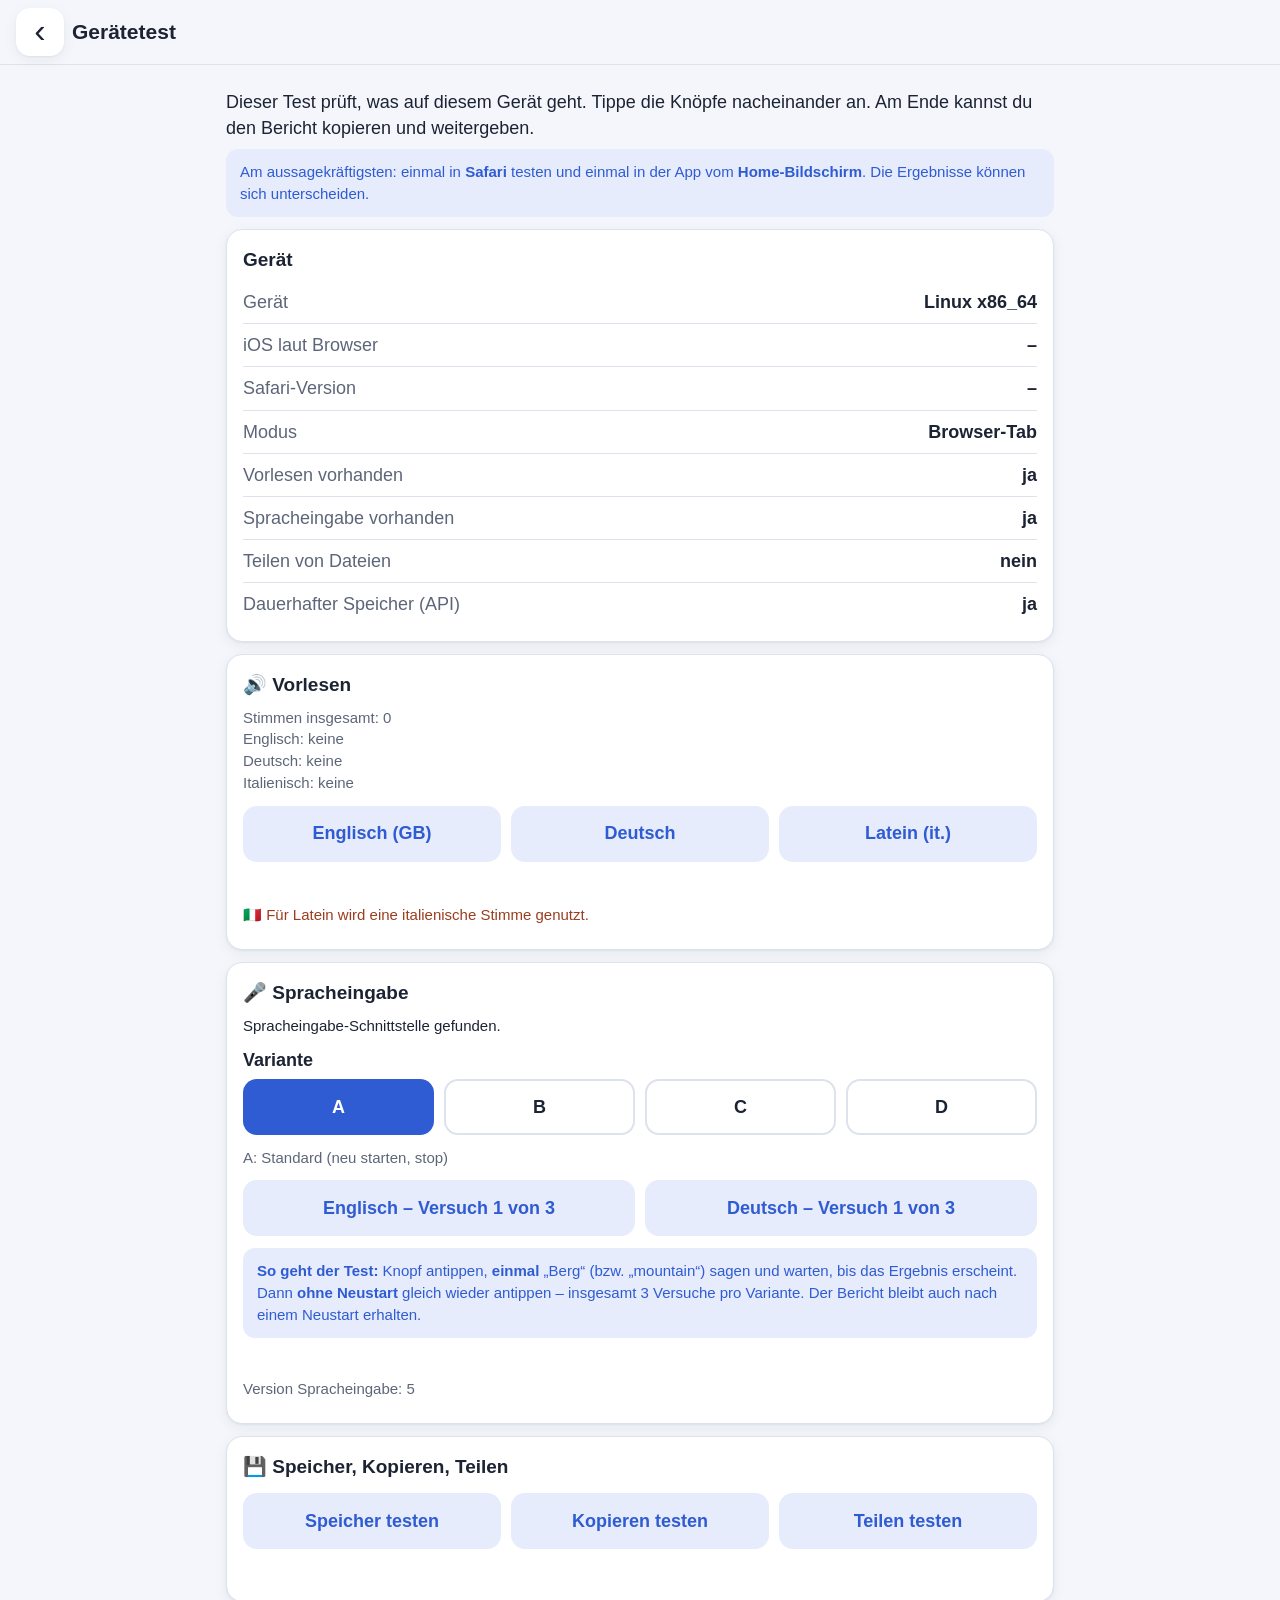
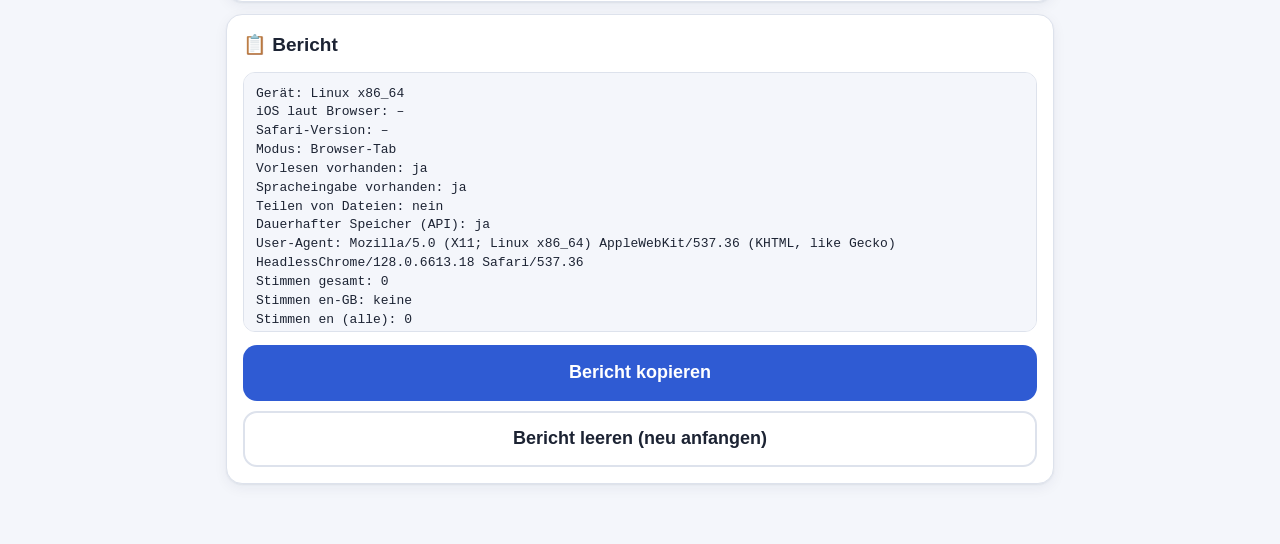
==== commit 1e0fb6d7: "Gerätetest: Spracheingabe-Bericht bleibt über Neustarts, Versuchszähler, klare Anleitung Co-Authored" ====
--- a/diagnose.html
+++ b/diagnose.html
@@ -48,9 +48,9 @@
         <button class="btn soft" data-stt="en-GB">Englisch sprechen</button>
         <button class="btn soft" data-stt="de-DE">Deutsch sprechen</button>
       </div>
-      <p class="small muted">Nach dem Tippen z. B. „mountain“ bzw. „Berg“ sagen. Die App stoppt nach kurzer Stille selbst – oder nochmal tippen. Gern 2–3 Mal pro Sprache probieren.</p>
-      <p class="small muted">Version Spracheingabe: 4</p>
-      <div class="ergebnis small" id="stt-erg"></div>
+      <div class="msg info small"><strong>So geht der Test:</strong> Knopf antippen, <strong>einmal</strong> „Berg“ (bzw. „mountain“) sagen und warten, bis das Ergebnis erscheint. Dann <strong>ohne Neustart</strong> gleich wieder antippen – insgesamt 3 Versuche pro Variante. Der Bericht bleibt auch nach einem Neustart erhalten.</div>
+      <div class="ergebnis" id="stt-erg" style="font-size:17px"></div>
+      <p class="small muted">Version Spracheingabe: 5</p>
     </div>
 
     <div class="card">
@@ -67,6 +67,7 @@
       <h3 style="margin-top:0">📋 Bericht</h3>
       <pre id="bericht" class="prompt-box" style="max-height:260px"></pre>
       <button class="btn block" id="t-bericht">Bericht kopieren</button>
+      <button class="btn secondary block" id="t-leeren" style="margin-top:10px">Bericht leeren (neu anfangen)</button>
     </div>
   </main>
   <div id="toast" role="status" aria-live="polite"></div>
@@ -76,7 +77,12 @@
     import { copyText, toast, isStandalone, isIOS, esc } from './js/util.js';
 
     const B = {};   // Bericht
-    const setze = (k, v) => { B[k] = v; document.getElementById('bericht').textContent = Object.entries(B).map(([a, b]) => `${a}: ${b}`).join('\n'); };
+    const MERK = 'diag-stt';   // Spracheingabe-Ergebnisse überleben Neustarts der App
+    const gemerkt = (() => { try { return JSON.parse(localStorage.getItem(MERK) || '{}'); } catch { return {}; } })();
+    const zeige = () => { document.getElementById('bericht').textContent = [...Object.entries(B), ...Object.entries(gemerkt)].map(([a, b]) => `${a}: ${b}`).join('\n'); };
+    const setze = (k, v) => { B[k] = v; zeige(); };
+    const merke = (k, v) => { gemerkt[k] = v; try { localStorage.setItem(MERK, JSON.stringify(gemerkt)); } catch { /* egal */ } zeige(); };
+    const versuche = (lang) => (gemerkt['STT ' + lang + ' Var. ' + aktuelleVariante()] || '').split(' | ').filter(Boolean).length;
     const row = (k, v) => `<div class="row"><span class="k">${esc(k)}</span><span class="v">${esc(v)}</span></div>`;
 
     const ua = navigator.userAgent;
@@ -101,7 +107,12 @@
       document.getElementById('stt-var').innerHTML = Object.keys(VARIANTEN).map((v) => `<button class="btn ${v === aktuelleVariante() ? '' : 'secondary'}" data-var="${v}" style="flex:1 1 60px">${v}</button>`).join('');
       document.getElementById('stt-var-text').textContent = aktuelleVariante() + ': ' + VARIANTEN[aktuelleVariante()];
       document.querySelectorAll('[data-var]').forEach((b) => b.onclick = () => { setzeVariante(b.dataset.var); zeigeVarianten(); });
-    };
+      beschrifte();
+    };
+    const beschrifte = () => document.querySelectorAll('[data-stt]').forEach((b) => {
+      const n = versuche(b.dataset.stt);
+      b.textContent = `${b.dataset.stt === 'de-DE' ? 'Deutsch' : 'Englisch'} – Versuch ${n + 1}${n < 3 ? ' von 3' : ''}`;
+    });
     zeigeVarianten();
     document.getElementById('stt-da').textContent = sttKlasse() ? 'Spracheingabe-Schnittstelle gefunden.' : '❌ Diese Umgebung hat keine Spracheingabe-Schnittstelle. In der App wird dann getippt.';
 
@@ -130,7 +141,6 @@
 
     let laufend = null;
     document.querySelectorAll('[data-stt]').forEach((b) => {
-      const label = b.textContent;
       b.onclick = async () => {
         if (laufend) { laufend.stop(); return; }   // zweites Tippen = Stopp
         const erg = document.getElementById('stt-erg');
@@ -140,13 +150,14 @@
         laufend = hoere(b.dataset.stt, { onZwischen: (t) => { erg.textContent = '🎤 … ' + t; } });
         const r = await laufend;
         laufend = null;
-        b.textContent = label;
         const s = ((performance.now() - t0) / 1000).toFixed(1);
         const txt = r.ok ? `✓ ${b.dataset.stt}: „${r.text}“ (${s} s)${r.alternativen.length > 1 ? ' – Alternativen: ' + r.alternativen.slice(1).join(', ') : ''}` : `❌ ${b.dataset.stt}: ${r.grund} (${s} s)`;
-        erg.textContent = txt;
         const k = 'STT ' + b.dataset.stt + ' Var. ' + aktuelleVariante();
         const mitLog = txt + (r.protokoll?.length ? ' [' + r.protokoll.join('; ') + ']' : '');
-        setze(k, B[k] ? B[k] + ' | ' + mitLog : mitLog);   // mehrere Versuche sammeln
+        merke(k, gemerkt[k] ? gemerkt[k] + ' | ' + mitLog : mitLog);   // mehrere Versuche sammeln, bleibt gespeichert
+        const n = versuche(b.dataset.stt);
+        erg.innerHTML = esc(txt) + '<br><strong>' + (n < 3 ? `👉 Jetzt gleich noch einmal antippen (Versuch ${n + 1} von 3).` : `✅ Variante ${aktuelleVariante()} fertig. Nächste Variante wählen – oder Bericht kopieren.`) + '</strong>';
+        beschrifte();
       };
     });
 
@@ -181,6 +192,12 @@
       document.getElementById('misc-erg').textContent = r;
       setze('Teilen', r);
     };
+    document.getElementById('t-leeren').onclick = () => {
+      if (!confirm('Alle gespeicherten Spracheingabe-Ergebnisse löschen?')) return;
+      Object.keys(gemerkt).forEach((k) => delete gemerkt[k]);
+      try { localStorage.removeItem(MERK); } catch { /* egal */ }
+      zeige(); beschrifte(); toast('Bericht geleert.');
+    };
     document.getElementById('t-bericht').onclick = async () => {
       toast((await copyText(document.getElementById('bericht').textContent)) ? 'Bericht kopiert.' : 'Kopieren fehlgeschlagen – bitte markieren.');
     };
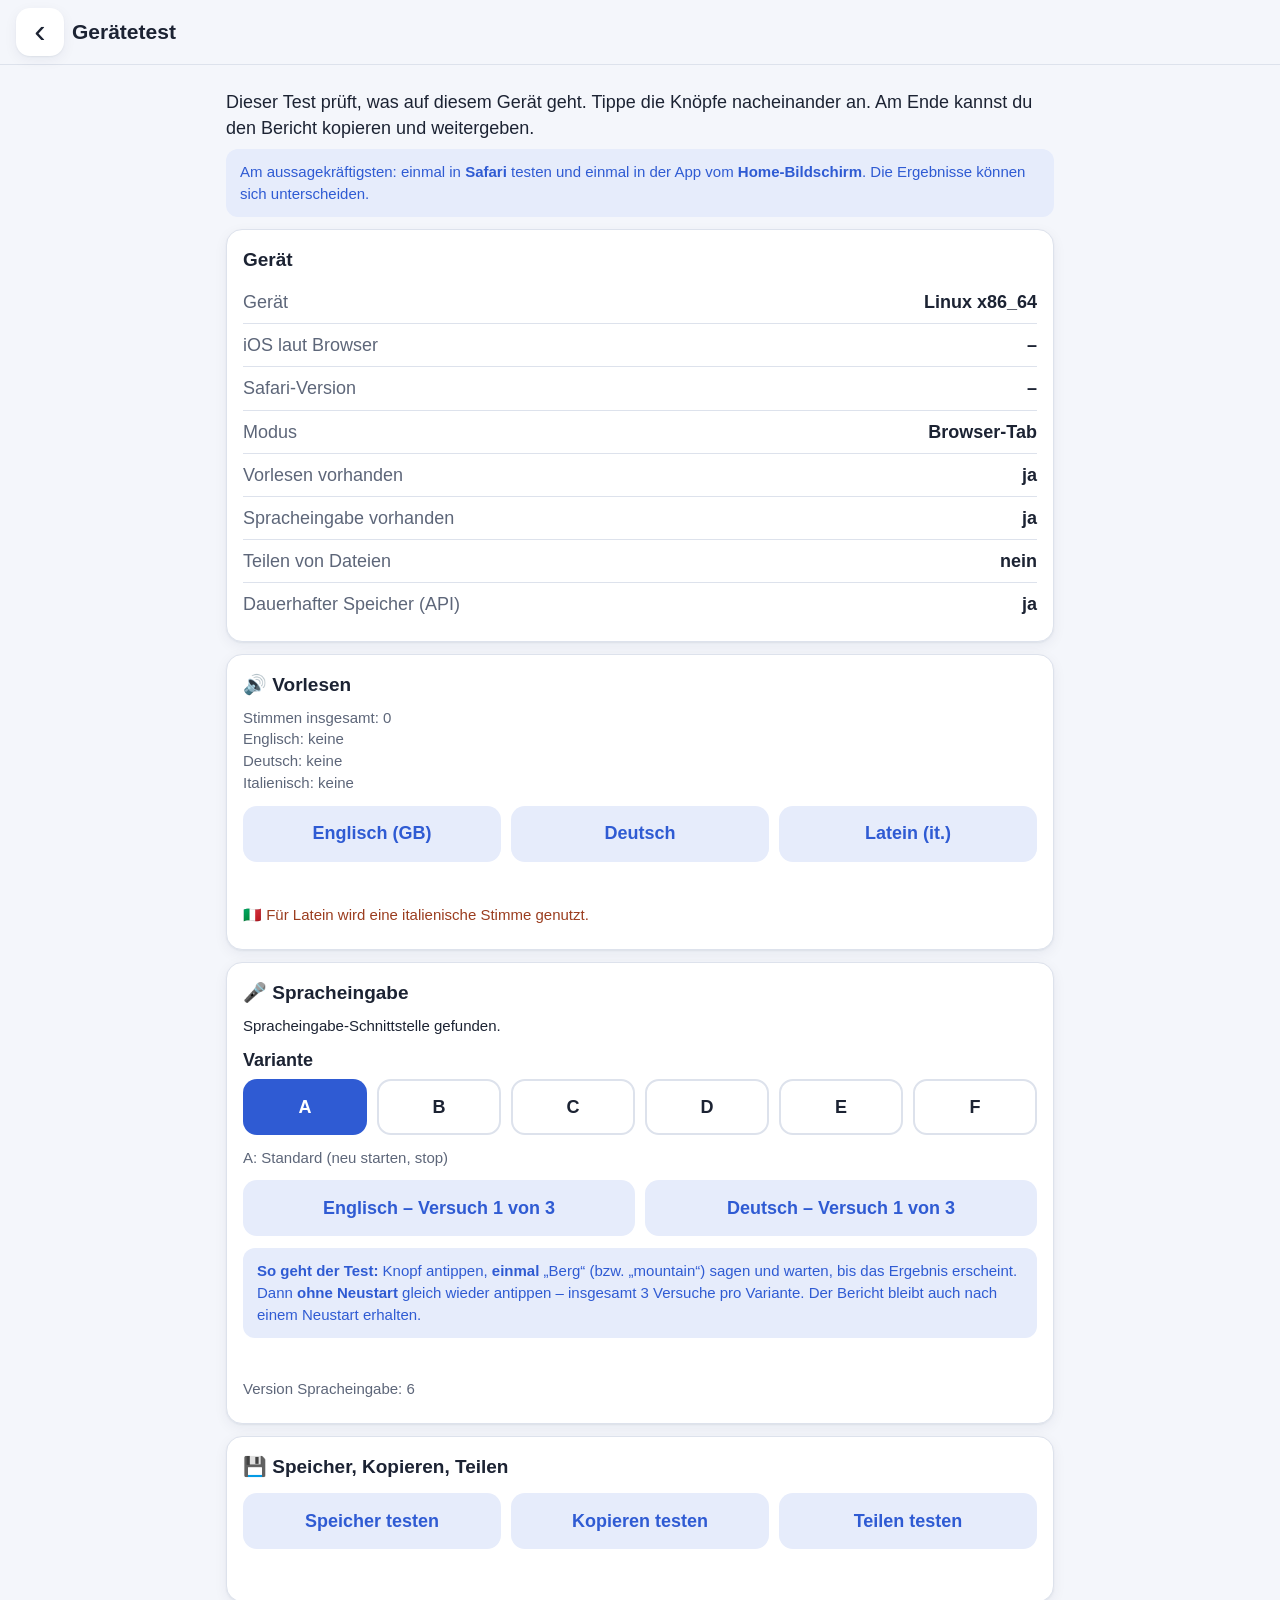
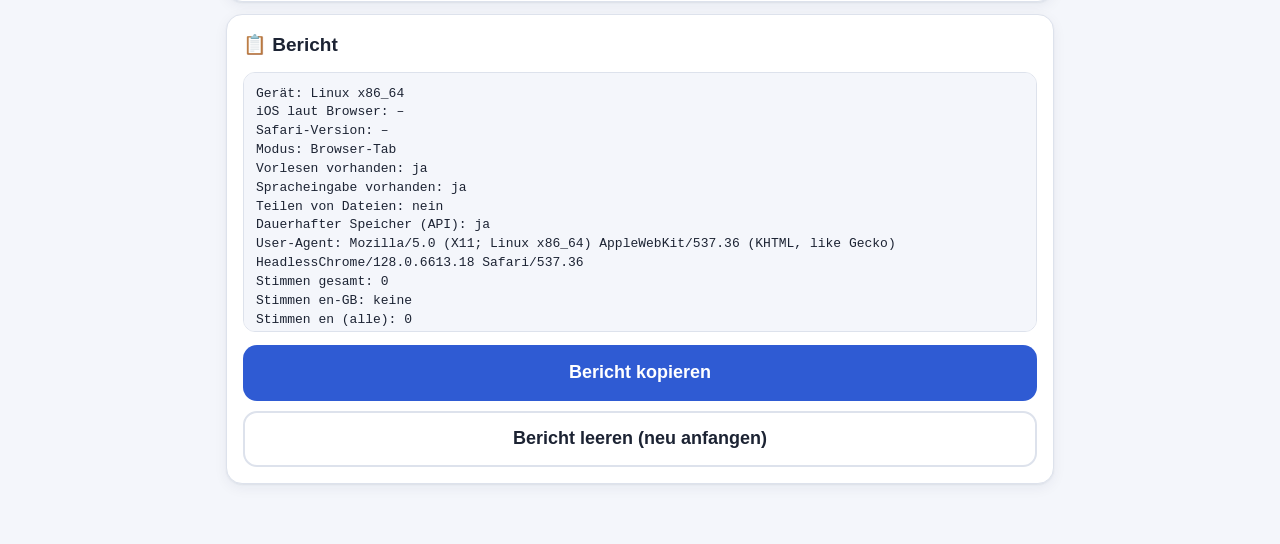
==== commit bdeda81e: "Spracheingabe: Varianten E (frisches Unterfenster) und F (Neuladen) Gerätetest 23.11.: A–D funktioni" ====
--- a/diagnose.html
+++ b/diagnose.html
@@ -50,7 +50,7 @@
       </div>
       <div class="msg info small"><strong>So geht der Test:</strong> Knopf antippen, <strong>einmal</strong> „Berg“ (bzw. „mountain“) sagen und warten, bis das Ergebnis erscheint. Dann <strong>ohne Neustart</strong> gleich wieder antippen – insgesamt 3 Versuche pro Variante. Der Bericht bleibt auch nach einem Neustart erhalten.</div>
       <div class="ergebnis" id="stt-erg" style="font-size:17px"></div>
-      <p class="small muted">Version Spracheingabe: 5</p>
+      <p class="small muted">Version Spracheingabe: 6</p>
     </div>
 
     <div class="card">
@@ -158,6 +158,10 @@
         const n = versuche(b.dataset.stt);
         erg.innerHTML = esc(txt) + '<br><strong>' + (n < 3 ? `👉 Jetzt gleich noch einmal antippen (Versuch ${n + 1} von 3).` : `✅ Variante ${aktuelleVariante()} fertig. Nächste Variante wählen – oder Bericht kopieren.`) + '</strong>';
         beschrifte();
+        if (aktuelleVariante() === 'F') {
+          erg.innerHTML += '<br>🔄 Seite lädt neu … danach den Knopf wieder antippen.';
+          setTimeout(() => location.reload(), 1800);
+        }
       };
     });
 
